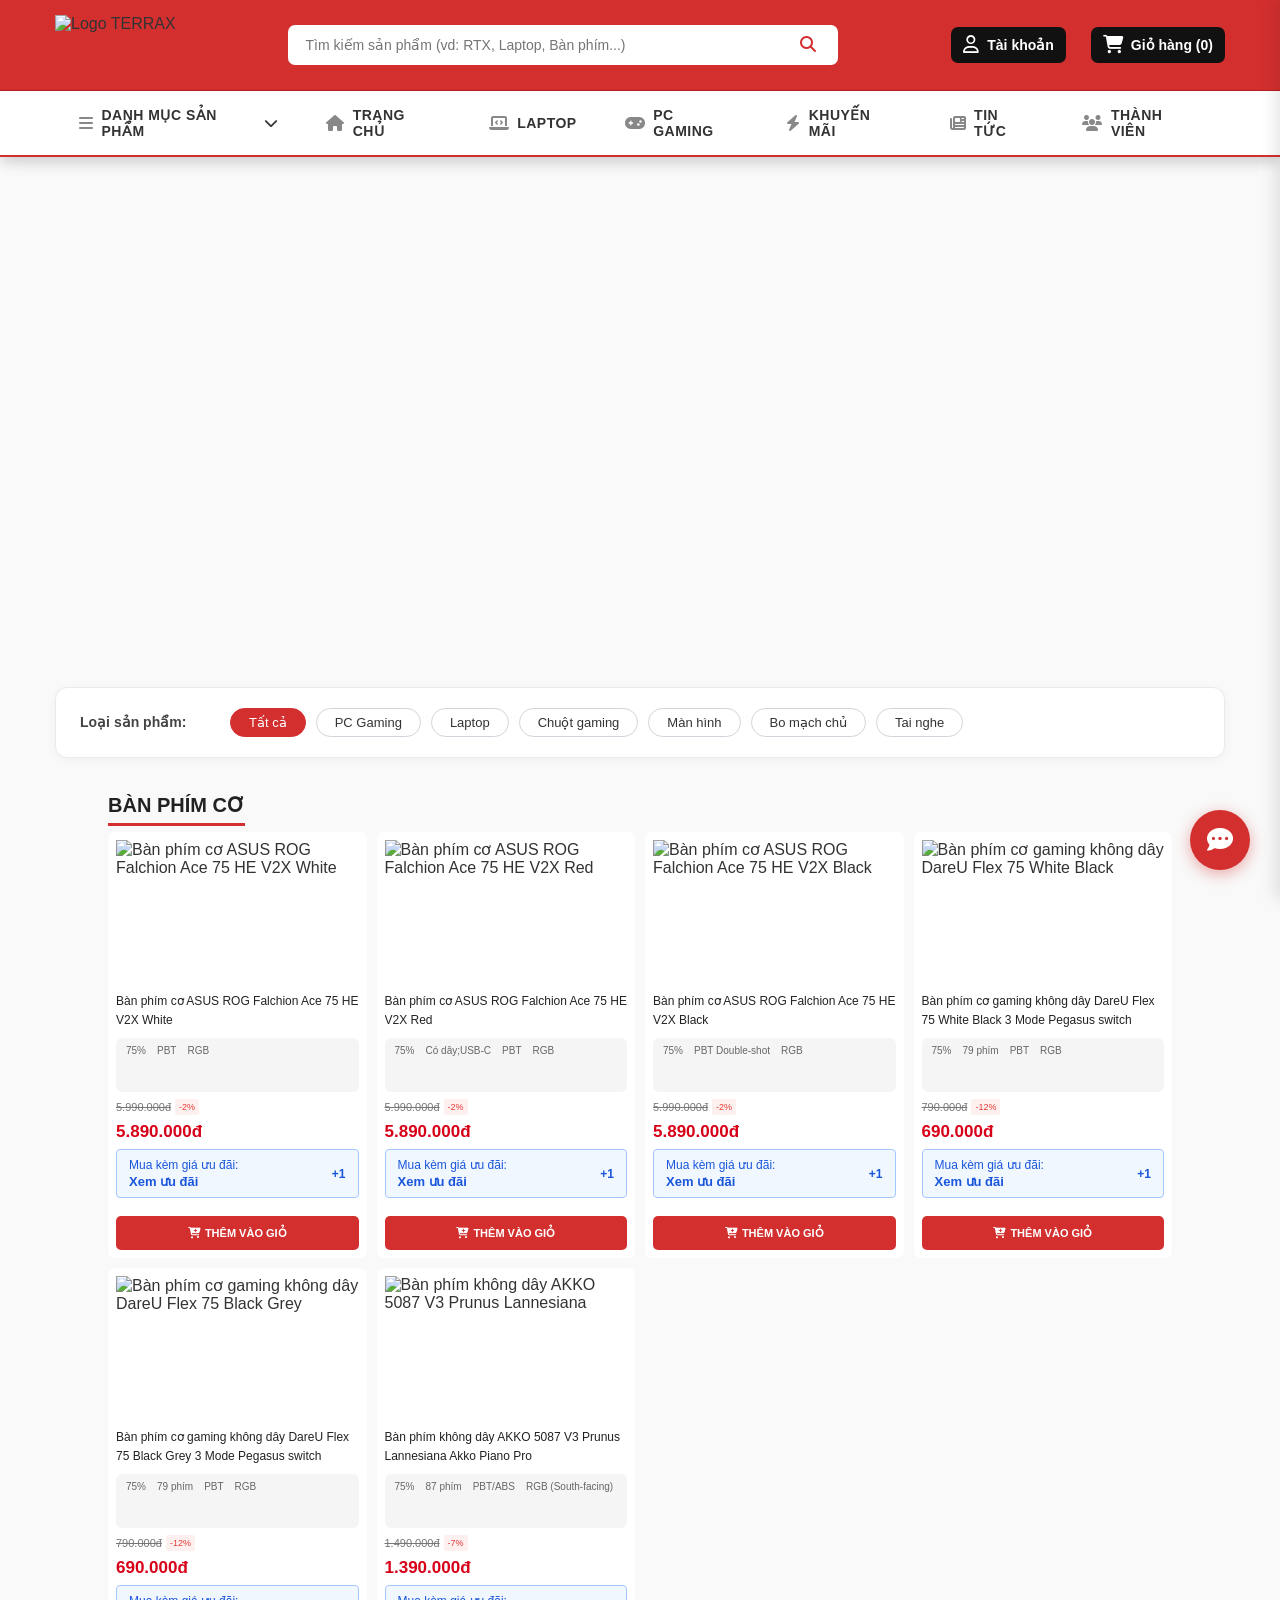
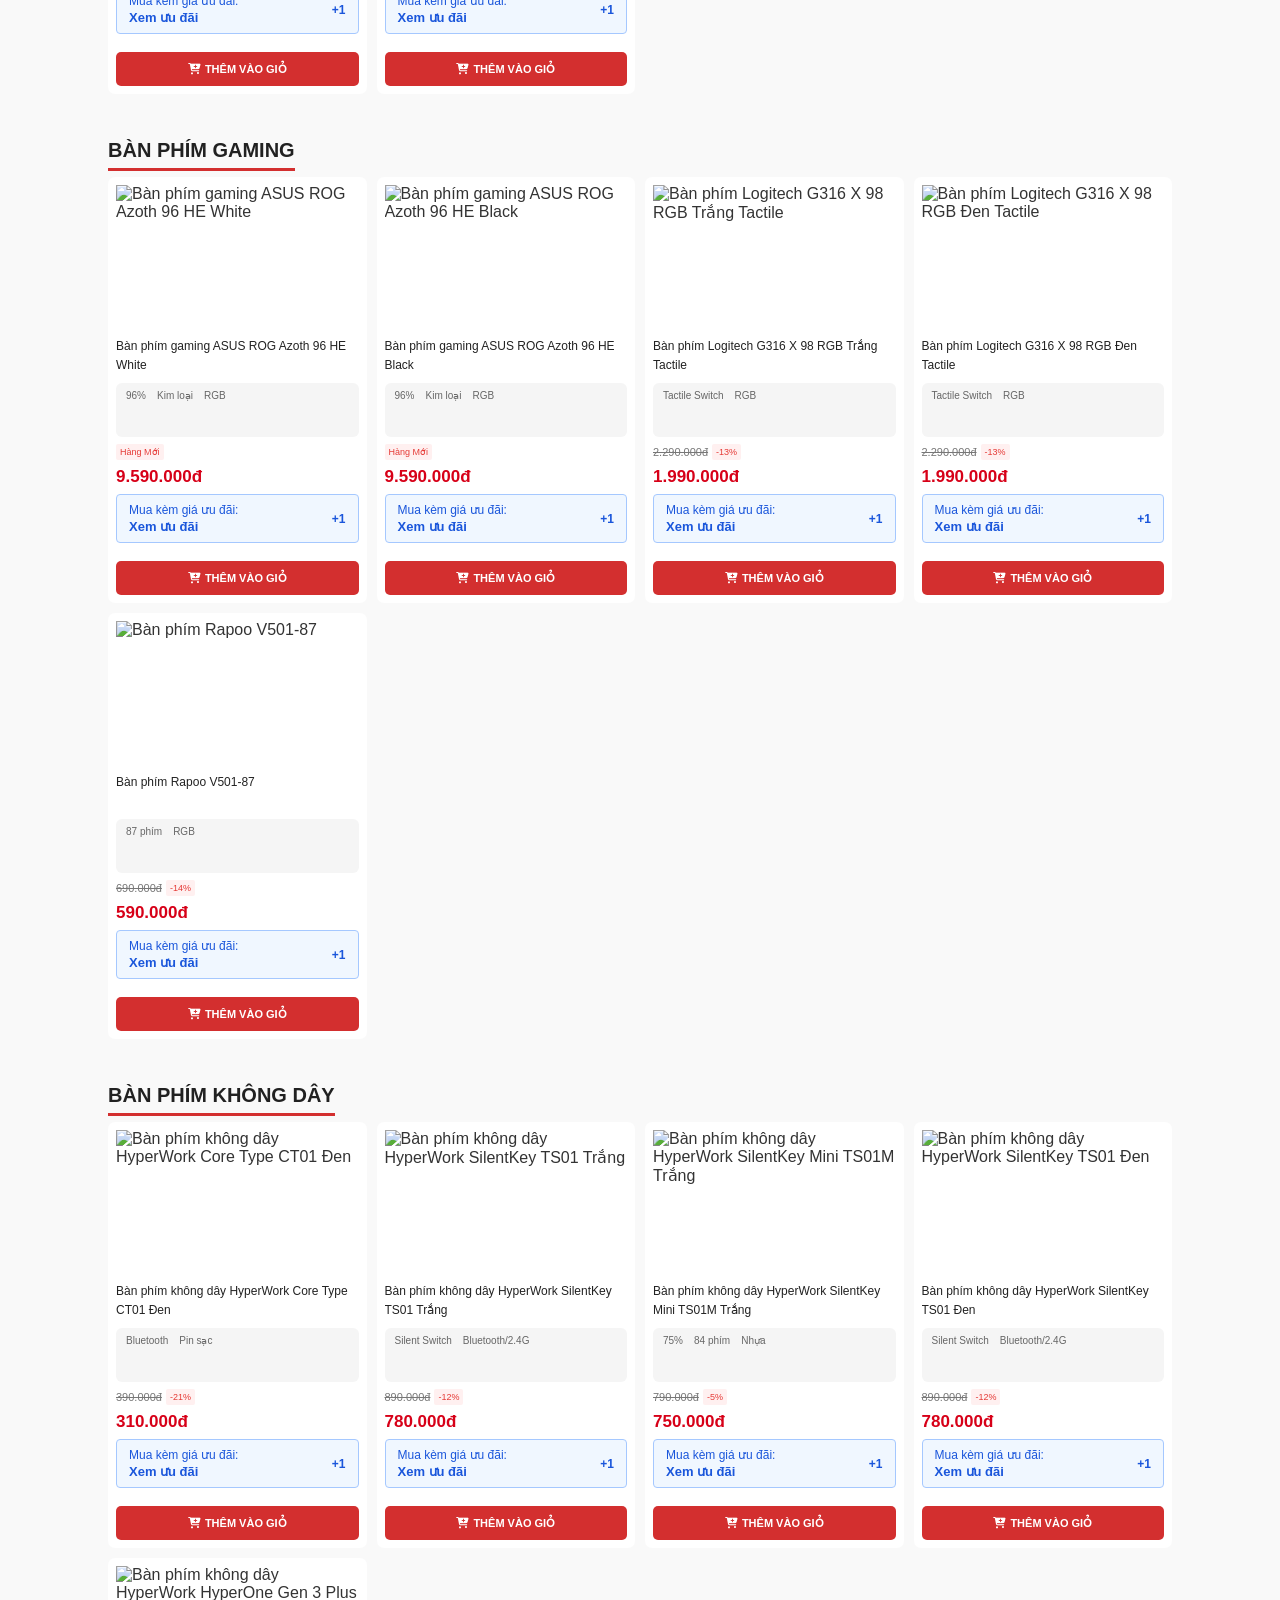
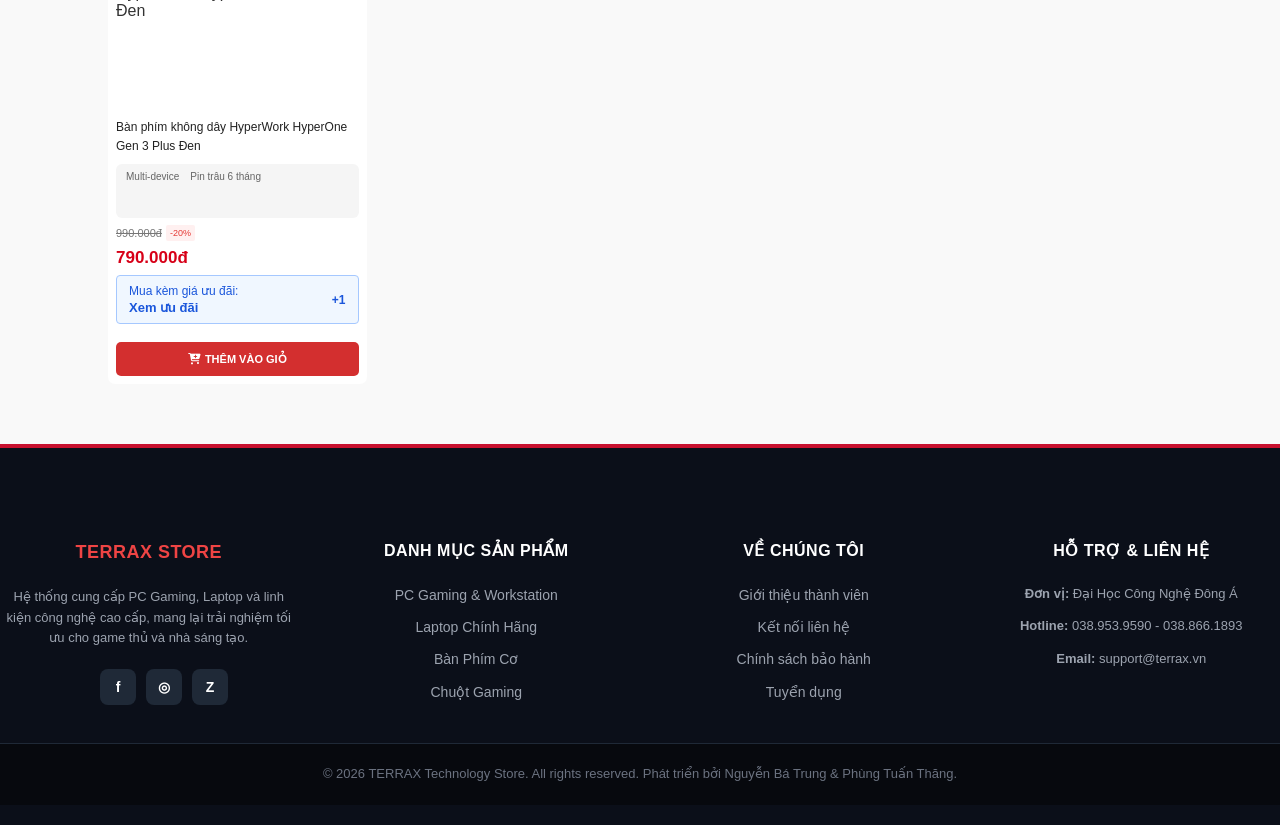
==== ban-phim.html @ 81b6e635 "Add files via upload" ====
<!doctype html>
<html lang="vi">
  <head>
    <meta charset="UTF-8" />
    <meta name="viewport" content="width=device-width, initial-scale=1.0" />
    <title>TerraX - Technology Store</title>
    <link rel="stylesheet" href="style.css" />
    <link
      rel="stylesheet"
      href="https://cdnjs.cloudflare.com/ajax/libs/font-awesome/6.4.0/css/all.min.css"
    />
    <link rel="icon" href="images/svg_logo.svg" type="image/png" />
  </head>
  <body>
    <!--      HEADER      -->
    <div class="dau_trang_co_dinh">
      <header class="phan_dau_chinh">
        <div class="khung_chua khung_phan_dau">
          <a href="index.html" class="logo_chinh">
            <img src="Images/logo.png" alt="Logo TERRAX" />
          </a>

          <div class="hop_tim_kiem_lon">
            <input
              type="text"
              id="o_tim_kiem"
              placeholder="Tìm kiếm sản phẩm (vd: RTX, Laptop, Bàn phím...)"
            />
            <button id="nut_tim_kiem">
              <i class="fas fa-search"></i>
            </button>

            <div id="ket_qua_tim_kiem"></div>
          </div>

          <div class="hanh_dong_phai">
            <div
              class="muc_hanh_dong"
              onclick="alert('Chức năng đăng nhập/tài khoản đang phát triển!')"
            >
              <i class="far fa-user"></i>
              <span>Tài khoản</span>
            </div>

            <div class="muc_hanh_dong" onclick="moGioHang()">
              <i class="fas fa-shopping-cart"></i>
              <span>Giỏ hàng (<span id="dem_gio_hang">0</span>)</span>
            </div>
          </div>
        </div>
      </header>
      <!--THANH ĐIỀU HƯỚNG-->
      <nav class="thanh_dieu_huong">
        <div class="khung_chua khung_dieu_huong">
          <div class="muc_menu co_menu_con">
            <i class="fas fa-bars"></i>
            <span>DANH MỤC SẢN PHẨM</span>
            <i class="fas fa-chevron-down icon_mui_ten"></i>

            <div class="noi_dung_menu_con">
              <a href="pc.html"
                ><i class="fas fa-desktop"></i> PC Gaming / Workstation</a
              >
              <a href="laptop.html"
                ><i class="fas fa-laptop"></i> Laptop Gaming & Văn Phòng</a
              >
              <a href="bo-mach-chu.html"
                ><i class="fas fa-microchip"></i> Linh Kiện PC</a
              >
              <a href="man-hinh.html"
                ><i class="fas fa-tv"></i> Màn Hình Máy Tính</a
              >
              <a href="ban-phim.html"
                ><i class="fas fa-keyboard"></i> Bàn Phím Cơ</a
              >
              <a href="chuot.html"><i class="fas fa-mouse"></i> Chuột Gaming</a>
              <a href="tai-nghe.html"
                ><i class="fas fa-headphones"></i> Tai Nghe & Âm Thanh</a
              >
            </div>
          </div>

          <a href="index.html"><i class="fas fa-home"></i> TRANG CHỦ</a>
          <a href="laptop.html" class="lien_ket_menu"
            ><i class="fas fa-laptop-code"></i> LAPTOP</a
          >
          <a href="pc.html" class="lien_ket_menu"
            ><i class="fas fa-gamepad"></i> PC GAMING</a
          >
          <a href="#flash_sale" class="lien_ket_menu"
            ><i class="fas fa-bolt"></i> KHUYẾN MÃI</a
          >
          <a
            href="https://tinhte.vn/?utm_source=chatgpt.com"
            class="lien_ket_menu"
            ><i class="fas fa-newspaper"></i> TIN TỨC</a
          >
          <a href="lien_he.html"><i class="fas fa-users"></i> Thành viên</a>
        </div>
      </nav>
    </div>
    <section
      class="bang_chuyen_anh"
      id="#flash_sale"
      style="background-image: url(images/banner-banphim1.png)"
    ></section>
    <!--  DANH MỤC DẠNG THẺ PILL  -->
    <section class="khung_chua" style="margin-top: 30px">
      <div class="khung_bo_loc_danh_muc">
        <div class="dong_bo_loc">
          <span class="nhan_tieu_de">Loại sản phẩm:</span>
          <div class="danh_sach_tag">
            <a href="index.html" class="tag_pill dang_chon">Tất cả</a>
            <a href="pc.html" class="tag_pill">PC Gaming</a>
            <a href="laptop.html" class="tag_pill">Laptop</a>
            <a href="chuot.html" class="tag_pill">Chuột gaming</a>
            <a href="man-hinh.html" class="tag_pill">Màn hình</a>
            <a href="bo-mach-chu.html" class="tag_pill">Bo mạch chủ</a>
            <a href="tai-nghe.html" class="tag_pill">Tai nghe</a>
          </div>
        </div>
      </div>
    </section>
    <!--  BÀN PHÍM CƠ  -->
    <section class="san_pham khung_chua danh-muc-san-pham" id="ban-phim-co">
      <h2 class="tieu_de_phan">BÀN PHÍM CƠ</h2>
      <div class="luoi_san_pham">
        <!-- SP 41 -->
        <div class="the_san_pham">
          <img
            src="Images_san_pham/SP_41_B_n_ph_m_c__ASUS_ROG_Falchion_.jpg"
            class="anh_san_pham"
            alt="Bàn phím cơ ASUS ROG Falchion Ace 75 HE V2X White"
            loading="lazy"
          />
          <h3 class="ten_san_pham">
            Bàn phím cơ ASUS ROG Falchion Ace 75 HE V2X White
          </h3>
          <div class="nhanh_thong_so">
            <div class="spec-row">
              <div class="spec-chip">
                <img src="Tat_Ca_Icon_SVG/SP_42_1_75_.svg" alt="" /><span
                  >75%</span
                >
              </div>
              <div class="spec-chip">
                <img src="Tat_Ca_Icon_SVG/SP_42_3_PBT.svg" alt="" /><span
                  >PBT</span
                >
              </div>
              <div class="spec-chip">
                <img src="Tat_Ca_Icon_SVG/SP_42_4_RGB.svg" alt="" /><span
                  >RGB</span
                >
              </div>
            </div>
          </div>
          <div class="gia_cu_va_giam">
            <p class="gia_cu_san_pham">5.990.000đ</p>
            <span class="nhan_giam_gia">-2%</span>
          </div>
          <p class="gia_san_pham">5.890.000đ</p>
          <div class="khuyen_mai">
            <div class="km_noi_dung">
              <span class="km_tieu_de">Mua kèm giá ưu đãi:</span
              ><span class="km_gia">Xem ưu đãi</span>
            </div>
            <span class="km_so_luong">+1</span>
            <div class="hop_km">
              <div class="hop_km_tieu_de">
                <i class="far fa-square"></i><b>Ưu đãi đi kèm</b>
              </div>
              <div class="hop_km_noi_dung">
                <i class="fas fa-tag"></i>
                <div>
                  <span class="km_nhan">Ưu đãi</span>
                  <div class="km_text">Giảm 5% khi mua kèm PC / Laptop</div>
                </div>
              </div>
            </div>
          </div>
          <button
            class="nut_bam nut_day nut_them_gio_card"
            onclick="themVaoGioHang(this)"
          >
            <i class="fas fa-cart-plus"></i> THÊM VÀO GIỎ
          </button>
        </div>

        <!-- SP 42 -->
        <div class="the_san_pham">
          <img
            src="Images_san_pham/SP_42_B_n_ph_m_c__ASUS_ROG_Falchion_.png"
            class="anh_san_pham"
            alt="Bàn phím cơ ASUS ROG Falchion Ace 75 HE V2X Red"
            loading="lazy"
          />
          <h3 class="ten_san_pham">
            Bàn phím cơ ASUS ROG Falchion Ace 75 HE V2X Red
          </h3>
          <div class="nhanh_thong_so">
            <div class="spec-row">
              <div class="spec-chip">
                <img src="Tat_Ca_Icon_SVG/SP_42_1_75_.svg" alt="" /><span
                  >75%</span
                >
              </div>
              <div class="spec-chip">
                <img src="Tat_Ca_Icon_SVG/SP_31_2_Bluetooth.svg" alt="" /><span
                  >Có dây;USB-C</span
                >
              </div>
            </div>
            <div class="spec-row">
              <div class="spec-chip">
                <img src="Tat_Ca_Icon_SVG/SP_42_3_PBT.svg" alt="" /><span
                  >PBT</span
                >
              </div>
              <div class="spec-chip">
                <img src="Tat_Ca_Icon_SVG/SP_42_4_RGB.svg" alt="" /><span
                  >RGB</span
                >
              </div>
            </div>
          </div>
          <div class="gia_cu_va_giam">
            <p class="gia_cu_san_pham">5.990.000đ</p>
            <span class="nhan_giam_gia">-2%</span>
          </div>
          <p class="gia_san_pham">5.890.000đ</p>
          <div class="khuyen_mai">
            <div class="km_noi_dung">
              <span class="km_tieu_de">Mua kèm giá ưu đãi:</span
              ><span class="km_gia">Xem ưu đãi</span>
            </div>
            <span class="km_so_luong">+1</span>
            <div class="hop_km">
              <div class="hop_km_tieu_de">
                <i class="far fa-square"></i><b>Ưu đãi đi kèm</b>
              </div>
              <div class="hop_km_noi_dung">
                <i class="fas fa-tag"></i>
                <div>
                  <span class="km_nhan">Ưu đãi</span>
                  <div class="km_text">Tặng Pad chuột ASUS ROG cao cấp</div>
                </div>
              </div>
            </div>
          </div>
          <button
            class="nut_bam nut_day nut_them_gio_card"
            onclick="themVaoGioHang(this)"
          >
            <i class="fas fa-cart-plus"></i> THÊM VÀO GIỎ
          </button>
        </div>

        <!-- SP 43 -->
        <div class="the_san_pham">
          <img
            src="https://cdn.hstatic.net/products/200000722513/ban-phim-co-asus-rog-falchion-ace-75-he-v2x-black-1_109fef2d13f84841a011563e54f88a05.jpg"
            class="anh_san_pham"
            alt="Bàn phím cơ ASUS ROG Falchion Ace 75 HE V2X Black"
            loading="lazy"
          />
          <h3 class="ten_san_pham">
            Bàn phím cơ ASUS ROG Falchion Ace 75 HE V2X Black
          </h3>
          <div class="nhanh_thong_so">
            <div class="spec-row">
              <div class="spec-chip">
                <img src="Tat_Ca_Icon_SVG/SP_42_1_75_.svg" alt="" /><span
                  >75%</span
                >
              </div>
              <div class="spec-chip">
                <img src="Tat_Ca_Icon_SVG/SP_42_3_PBT.svg" alt="" /><span
                  >PBT Double-shot</span
                >
              </div>
              <div class="spec-chip">
                <img src="Tat_Ca_Icon_SVG/SP_42_4_RGB.svg" alt="" /><span
                  >RGB</span
                >
              </div>
            </div>
          </div>
          <div class="gia_cu_va_giam">
            <p class="gia_cu_san_pham">5.990.000đ</p>
            <span class="nhan_giam_gia">-2%</span>
          </div>
          <p class="gia_san_pham">5.890.000đ</p>
          <div class="khuyen_mai">
            <div class="km_noi_dung">
              <span class="km_tieu_de">Mua kèm giá ưu đãi:</span
              ><span class="km_gia">Xem ưu đãi</span>
            </div>
            <span class="km_so_luong">+1</span>
            <div class="hop_km">
              <div class="hop_km_tieu_de">
                <i class="far fa-square"></i><b>Ưu đãi đi kèm</b>
              </div>
              <div class="hop_km_noi_dung">
                <i class="fas fa-tag"></i>
                <div>
                  <span class="km_nhan">Ưu đãi thanh toán</span>
                  <div class="km_text">Giảm 2% khi quét mã VNPAY</div>
                </div>
              </div>
            </div>
          </div>
          <button
            class="nut_bam nut_day nut_them_gio_card"
            onclick="themVaoGioHang(this)"
          >
            <i class="fas fa-cart-plus"></i> THÊM VÀO GIỎ
          </button>
        </div>

        <!-- SP 47 -->
        <div class="the_san_pham">
          <img
            src="https://cdn.hstatic.net/products/200000722513/-co-gaming-khong-day-dareu-flex-75-white-black-3-mode-pegasus-switch-1_ef87df7f5c394723bf512fb8ac0c72d1.jpg"
            class="anh_san_pham"
            alt="Bàn phím cơ gaming không dây DareU Flex 75 White Black"
            loading="lazy"
          />
          <h3 class="ten_san_pham">
            Bàn phím cơ gaming không dây DareU Flex 75 White Black 3 Mode
            Pegasus switch
          </h3>
          <div class="nhanh_thong_so">
            <div class="spec-row">
              <div class="spec-chip">
                <img src="Tat_Ca_Icon_SVG/SP_42_1_75_.svg" alt="" /><span
                  >75%</span
                >
              </div>
              <div class="spec-chip">
                <img src="Tat_Ca_Icon_SVG/icon-keys.svg" alt="" /><span
                  >79 phím</span
                >
              </div>
            </div>
            <div class="spec-row">
              <div class="spec-chip">
                <img src="Tat_Ca_Icon_SVG/SP_42_3_PBT.svg" alt="" /><span
                  >PBT</span
                >
              </div>
              <div class="spec-chip">
                <img src="Tat_Ca_Icon_SVG/SP_42_4_RGB.svg" alt="" /><span
                  >RGB</span
                >
              </div>
            </div>
          </div>
          <div class="gia_cu_va_giam">
            <p class="gia_cu_san_pham">790.000đ</p>
            <span class="nhan_giam_gia">-12%</span>
          </div>
          <p class="gia_san_pham">690.000đ</p>
          <div class="khuyen_mai">
            <div class="km_noi_dung">
              <span class="km_tieu_de">Mua kèm giá ưu đãi:</span
              ><span class="km_gia">Xem ưu đãi</span>
            </div>
            <span class="km_so_luong">+1</span>
            <div class="hop_km">
              <div class="hop_km_tieu_de">
                <i class="far fa-square"></i><b>Ưu đãi đi kèm</b>
              </div>
              <div class="hop_km_noi_dung">
                <i class="fas fa-tag"></i>
                <div>
                  <span class="km_nhan">Ưu đãi</span>
                  <div class="km_text">Miễn phí giao hàng toàn quốc</div>
                </div>
              </div>
            </div>
          </div>
          <button
            class="nut_bam nut_day nut_them_gio_card"
            onclick="themVaoGioHang(this)"
          >
            <i class="fas fa-cart-plus"></i> THÊM VÀO GIỎ
          </button>
        </div>

        <!-- SP 48 -->
        <div class="the_san_pham">
          <img
            src="https://cdn.hstatic.net/products/200000722513/m-co-gaming-khong-day-dareu-flex-75-black-grey-3-mode-pegasus-switch-1_944a72db55ce4f5db4a6320fbb9bcb3b.jpg"
            class="anh_san_pham"
            alt="Bàn phím cơ gaming không dây DareU Flex 75 Black Grey"
            loading="lazy"
          />
          <h3 class="ten_san_pham">
            Bàn phím cơ gaming không dây DareU Flex 75 Black Grey 3 Mode Pegasus
            switch
          </h3>
          <div class="nhanh_thong_so">
            <div class="spec-row">
              <div class="spec-chip">
                <img src="Tat_Ca_Icon_SVG/SP_42_1_75_.svg" alt="" /><span
                  >75%</span
                >
              </div>
              <div class="spec-chip">
                <img src="Tat_Ca_Icon_SVG/icon-keys.svg" alt="" /><span
                  >79 phím</span
                >
              </div>
            </div>
            <div class="spec-row">
              <div class="spec-chip">
                <img src="Tat_Ca_Icon_SVG/SP_42_3_PBT.svg" alt="" /><span
                  >PBT</span
                >
              </div>
              <div class="spec-chip">
                <img src="Tat_Ca_Icon_SVG/SP_42_4_RGB.svg" alt="" /><span
                  >RGB</span
                >
              </div>
            </div>
          </div>
          <div class="gia_cu_va_giam">
            <p class="gia_cu_san_pham">790.000đ</p>
            <span class="nhan_giam_gia">-12%</span>
          </div>
          <p class="gia_san_pham">690.000đ</p>
          <div class="khuyen_mai">
            <div class="km_noi_dung">
              <span class="km_tieu_de">Mua kèm giá ưu đãi:</span
              ><span class="km_gia">Xem ưu đãi</span>
            </div>
            <span class="km_so_luong">+1</span>
            <div class="hop_km">
              <div class="hop_km_tieu_de">
                <i class="far fa-square"></i><b>Ưu đãi đi kèm</b>
              </div>
              <div class="hop_km_noi_dung">
                <i class="fas fa-tag"></i>
                <div>
                  <span class="km_nhan">Ưu đãi</span>
                  <div class="km_text">Miễn phí giao hàng toàn quốc</div>
                </div>
              </div>
            </div>
          </div>
          <button
            class="nut_bam nut_day nut_them_gio_card"
            onclick="themVaoGioHang(this)"
          >
            <i class="fas fa-cart-plus"></i> THÊM VÀO GIỎ
          </button>
        </div>

        <!-- SP 60 -->
        <div class="the_san_pham">
          <img
            src="https://cdn.hstatic.net/products/200000722513/2562345345_afbd959e034f47f1abb60ee56acd7e42.png"
            class="anh_san_pham"
            alt="Bàn phím không dây AKKO 5087 V3 Prunus Lannesiana"
            loading="lazy"
          />
          <h3 class="ten_san_pham">
            Bàn phím không dây AKKO 5087 V3 Prunus Lannesiana Akko Piano Pro
          </h3>
          <div class="nhanh_thong_so">
            <div class="spec-row">
              <div class="spec-chip">
                <img src="Tat_Ca_Icon_SVG/SP_42_1_75_.svg" alt="" /><span
                  >75%</span
                >
              </div>
              <div class="spec-chip">
                <img src="Tat_Ca_Icon_SVG/icon-keys.svg" alt="" /><span
                  >87 phím</span
                >
              </div>
              <div class="spec-chip">
                <img src="Tat_Ca_Icon_SVG/SP_42_3_PBT.svg" alt="" /><span
                  >PBT/ABS</span
                >
              </div>
            </div>
            <div class="spec-row">
              <div class="spec-chip">
                <img src="Tat_Ca_Icon_SVG/SP_42_4_RGB.svg" alt="" /><span
                  >RGB (South-facing)</span
                >
              </div>
            </div>
          </div>
          <div class="gia_cu_va_giam">
            <p class="gia_cu_san_pham">1.490.000đ</p>
            <span class="nhan_giam_gia">-7%</span>
          </div>
          <p class="gia_san_pham">1.390.000đ</p>
          <div class="khuyen_mai">
            <div class="km_noi_dung">
              <span class="km_tieu_de">Mua kèm giá ưu đãi:</span
              ><span class="km_gia">Xem ưu đãi</span>
            </div>
            <span class="km_so_luong">+1</span>
            <div class="hop_km">
              <div class="hop_km_tieu_de">
                <i class="far fa-square"></i><b>Ưu đãi đi kèm</b>
              </div>
              <div class="hop_km_noi_dung">
                <i class="fas fa-tag"></i>
                <div>
                  <span class="km_nhan">Quà tặng</span>
                  <div class="km_text">Tặng kèm keycap dự phòng</div>
                </div>
              </div>
            </div>
          </div>
          <button
            class="nut_bam nut_day nut_them_gio_card"
            onclick="themVaoGioHang(this)"
          >
            <i class="fas fa-cart-plus"></i> THÊM VÀO GIỎ
          </button>
        </div>
      </div>
    </section>

    <!--  BÀN PHÍM GAMING  -->
    <section class="san_pham khung_chua danh-muc-san-pham" id="ban-phim-gaming">
      <h2 class="tieu_de_phan">BÀN PHÍM GAMING</h2>
      <div class="luoi_san_pham">
        <!-- SP 49 -->
        <div class="the_san_pham">
          <img
            src="https://cdn.hstatic.net/products/200000722513/ban-phim-gaming-asus-rog-azoth-96-he-white-1_a55dfa663d2c4919ac0c08f9cc18d36c.jpg"
            class="anh_san_pham"
            alt="Bàn phím gaming ASUS ROG Azoth 96 HE White"
            loading="lazy"
          />
          <h3 class="ten_san_pham">
            Bàn phím gaming ASUS ROG Azoth 96 HE White
          </h3>
          <div class="nhanh_thong_so">
            <div class="spec-row">
              <div class="spec-chip">
                <img src="Tat_Ca_Icon_SVG/SP_44_1_75_.svg" alt="" /><span
                  >96%</span
                >
              </div>
              <div class="spec-chip">
                <img src="Tat_Ca_Icon_SVG/SP_41_2_PBT.svg" alt="" /><span
                  >Kim loại</span
                >
              </div>
              <div class="spec-chip">
                <img src="Tat_Ca_Icon_SVG/SP_42_4_RGB.svg" alt="" /><span
                  >RGB</span
                >
              </div>
            </div>
          </div>
          <div class="gia_cu_va_giam">
            <span class="nhan_giam_gia">Hàng Mới</span>
          </div>
          <p class="gia_san_pham">9.590.000đ</p>
          <div class="khuyen_mai">
            <div class="km_noi_dung">
              <span class="km_tieu_de">Mua kèm giá ưu đãi:</span
              ><span class="km_gia">Xem ưu đãi</span>
            </div>
            <span class="km_so_luong">+1</span>
            <div class="hop_km">
              <div class="hop_km_tieu_de">
                <i class="far fa-square"></i><b>Ưu đãi đi kèm</b>
              </div>
              <div class="hop_km_noi_dung">
                <i class="fas fa-tag"></i>
                <div>
                  <span class="km_nhan">Quà khủng</span>
                  <div class="km_text">Tặng tai nghe ASUS ROG Cetra II</div>
                </div>
              </div>
            </div>
          </div>
          <button
            class="nut_bam nut_day nut_them_gio_card"
            onclick="themVaoGioHang(this)"
          >
            <i class="fas fa-cart-plus"></i> THÊM VÀO GIỎ
          </button>
        </div>

        <!-- SP 50 -->
        <div class="the_san_pham">
          <img
            src="https://cdn.hstatic.net/products/200000722513/ban-phim-gaming-asus-rog-azoth-96-he-black-2_dd879173c9dd43caa2611bf50c9de0b9.jpg"
            class="anh_san_pham"
            alt="Bàn phím gaming ASUS ROG Azoth 96 HE Black"
            loading="lazy"
          />
          <h3 class="ten_san_pham">
            Bàn phím gaming ASUS ROG Azoth 96 HE Black
          </h3>
          <div class="nhanh_thong_so">
            <div class="spec-row">
              <div class="spec-chip">
                <img src="Tat_Ca_Icon_SVG/SP_41_1_75_.svg" alt="" /><span
                  >96%</span
                >
              </div>
              <div class="spec-chip">
                <img src="Tat_Ca_Icon_SVG/SP_41_2_PBT.svg" alt="" /><span
                  >Kim loại</span
                >
              </div>
              <div class="spec-chip">
                <img src="Tat_Ca_Icon_SVG/SP_42_4_RGB.svg" alt="" /><span
                  >RGB</span
                >
              </div>
            </div>
          </div>
          <div class="gia_cu_va_giam">
            <span class="nhan_giam_gia">Hàng Mới</span>
          </div>
          <p class="gia_san_pham">9.590.000đ</p>
          <div class="khuyen_mai">
            <div class="km_noi_dung">
              <span class="km_tieu_de">Mua kèm giá ưu đãi:</span
              ><span class="km_gia">Xem ưu đãi</span>
            </div>
            <span class="km_so_luong">+1</span>
            <div class="hop_km">
              <div class="hop_km_tieu_de">
                <i class="far fa-square"></i><b>Ưu đãi đi kèm</b>
              </div>
              <div class="hop_km_noi_dung">
                <i class="fas fa-tag"></i>
                <div>
                  <span class="km_nhan">Quà khủng</span>
                  <div class="km_text">Tặng tai nghe ASUS ROG Cetra II</div>
                </div>
              </div>
            </div>
          </div>
          <button
            class="nut_bam nut_day nut_them_gio_card"
            onclick="themVaoGioHang(this)"
          >
            <i class="fas fa-cart-plus"></i> THÊM VÀO GIỎ
          </button>
        </div>

        <!-- SP 51 -->
        <div class="the_san_pham">
          <img
            src="https://cdn.hstatic.net/products/200000722513/ban-phim-logitech-g316-x-98-rgb-trang-tactile-1_389cf1cd0b2e428fa789f31795b206dd.jpg"
            class="anh_san_pham"
            alt="Bàn phím Logitech G316 X 98 RGB Trắng Tactile"
            loading="lazy"
          />
          <h3 class="ten_san_pham">
            Bàn phím Logitech G316 X 98 RGB Trắng Tactile
          </h3>
          <div class="nhanh_thong_so">
            <div class="spec-row">
              <div class="spec-chip">
                <img src="Tat_Ca_Icon_SVG/SP_48_1_75_.svg" alt="" /><span
                  >Tactile Switch</span
                >
              </div>
              <div class="spec-chip">
                <img src="Tat_Ca_Icon_SVG/SP_42_4_RGB.svg" alt="" /><span
                  >RGB</span
                >
              </div>
            </div>
          </div>
          <div class="gia_cu_va_giam">
            <p class="gia_cu_san_pham">2.290.000đ</p>
            <span class="nhan_giam_gia">-13%</span>
          </div>
          <p class="gia_san_pham">1.990.000đ</p>
          <div class="khuyen_mai">
            <div class="km_noi_dung">
              <span class="km_tieu_de">Mua kèm giá ưu đãi:</span
              ><span class="km_gia">Xem ưu đãi</span>
            </div>
            <span class="km_so_luong">+1</span>
            <div class="hop_km">
              <div class="hop_km_tieu_de">
                <i class="far fa-square"></i><b>Ưu đãi đi kèm</b>
              </div>
              <div class="hop_km_noi_dung">
                <i class="fas fa-tag"></i>
                <div>
                  <span class="km_nhan">Combo Gaming</span>
                  <div class="km_text">
                    Giảm 100K khi mua kèm chuột Logitech
                  </div>
                </div>
              </div>
            </div>
          </div>
          <button
            class="nut_bam nut_day nut_them_gio_card"
            onclick="themVaoGioHang(this)"
          >
            <i class="fas fa-cart-plus"></i> THÊM VÀO GIỎ
          </button>
        </div>

        <!-- SP 52 -->
        <div class="the_san_pham">
          <img
            src="https://cdn.hstatic.net/products/200000722513/ban-phim-logitech-g316-x-98-rgb-den-tactile-1_2d4976d094c94113ae3fb56c1a77a256.jpg"
            class="anh_san_pham"
            alt="Bàn phím Logitech G316 X 98 RGB Đen Tactile"
            loading="lazy"
          />
          <h3 class="ten_san_pham">
            Bàn phím Logitech G316 X 98 RGB Đen Tactile
          </h3>
          <div class="nhanh_thong_so">
            <div class="spec-row">
              <div class="spec-chip">
                <img src="Tat_Ca_Icon_SVG/SP_48_1_75_.svg" alt="" /><span
                  >Tactile Switch</span
                >
              </div>
              <div class="spec-chip">
                <img src="Tat_Ca_Icon_SVG/SP_42_4_RGB.svg" alt="" /><span
                  >RGB</span
                >
              </div>
            </div>
          </div>
          <div class="gia_cu_va_giam">
            <p class="gia_cu_san_pham">2.290.000đ</p>
            <span class="nhan_giam_gia">-13%</span>
          </div>
          <p class="gia_san_pham">1.990.000đ</p>
          <div class="khuyen_mai">
            <div class="km_noi_dung">
              <span class="km_tieu_de">Mua kèm giá ưu đãi:</span
              ><span class="km_gia">Xem ưu đãi</span>
            </div>
            <span class="km_so_luong">+1</span>
            <div class="hop_km">
              <div class="hop_km_tieu_de">
                <i class="far fa-square"></i><b>Ưu đãi đi kèm</b>
              </div>
              <div class="hop_km_noi_dung">
                <i class="fas fa-tag"></i>
                <div>
                  <span class="km_nhan">Combo Gaming</span>
                  <div class="km_text">
                    Giảm 100K khi mua kèm chuột Logitech
                  </div>
                </div>
              </div>
            </div>
          </div>
          <button
            class="nut_bam nut_day nut_them_gio_card"
            onclick="themVaoGioHang(this)"
          >
            <i class="fas fa-cart-plus"></i> THÊM VÀO GIỎ
          </button>
        </div>

        <!-- SP 59 -->
        <div class="the_san_pham">
          <img
            src="https://cdn.hstatic.net/products/200000722513/ban-phim-rapoo-v501-87-1_06151fe3937d43dab56bcea730f070dd.jpg"
            class="anh_san_pham"
            alt="Bàn phím Rapoo V501-87"
            loading="lazy"
          />
          <h3 class="ten_san_pham">Bàn phím Rapoo V501-87</h3>
          <div class="nhanh_thong_so">
            <div class="spec-row">
              <div class="spec-chip">
                <img src="Tat_Ca_Icon_SVG/SP_48_1_75_.svg" alt="" /><span
                  >87 phím</span
                >
              </div>
              <div class="spec-chip">
                <img src="Tat_Ca_Icon_SVG/SP_42_4_RGB.svg" alt="" /><span
                  >RGB</span
                >
              </div>
            </div>
          </div>
          <div class="gia_cu_va_giam">
            <p class="gia_cu_san_pham">690.000đ</p>
            <span class="nhan_giam_gia">-14%</span>
          </div>
          <p class="gia_san_pham">590.000đ</p>
          <div class="khuyen_mai">
            <div class="km_noi_dung">
              <span class="km_tieu_de">Mua kèm giá ưu đãi:</span
              ><span class="km_gia">Xem ưu đãi</span>
            </div>
            <span class="km_so_luong">+1</span>
            <div class="hop_km">
              <div class="hop_km_tieu_de">
                <i class="far fa-square"></i><b>Ưu đãi đi kèm</b>
              </div>
              <div class="hop_km_noi_dung">
                <i class="fas fa-tag"></i>
                <div>
                  <span class="km_nhan">Ưu đãi</span>
                  <div class="km_text">Bảo hành 24 tháng chính hãng</div>
                </div>
              </div>
            </div>
          </div>
          <button
            class="nut_bam nut_day nut_them_gio_card"
            onclick="themVaoGioHang(this)"
          >
            <i class="fas fa-cart-plus"></i> THÊM VÀO GIỎ
          </button>
        </div>
      </div>
    </section>

    <!--BÀN PHÍM KHÔNG DÂY -->
    <section
      class="san_pham khung_chua danh-muc-san-pham"
      id="ban-phim-khong-day"
    >
      <h2 class="tieu_de_phan">BÀN PHÍM KHÔNG DÂY</h2>
      <div class="luoi_san_pham">
        <!-- SP 53 -->
        <div class="the_san_pham">
          <img
            src="https://cdn.hstatic.net/products/200000722513/ban-phim-khong-day-hyperwork-core-type-ct01-den-1_713fe503b9f441328b1207bfb7533cb7.jpg"
            class="anh_san_pham"
            alt="Bàn phím không dây HyperWork Core Type CT01 Đen"
            loading="lazy"
          />
          <h3 class="ten_san_pham">
            Bàn phím không dây HyperWork Core Type CT01 Đen
          </h3>
          <div class="nhanh_thong_so">
            <div class="spec-row">
              <div class="spec-chip">
                <img src="Tat_Ca_Icon_SVG/SP_31_2_Bluetooth.svg" alt="" /><span
                  >Bluetooth</span
                >
              </div>
              <div class="spec-chip">
                <img src="Tat_Ca_Icon_SVG/SP_48_1_75_.svg" alt="" /><span
                  >Pin sạc</span
                >
              </div>
            </div>
          </div>
          <div class="gia_cu_va_giam">
            <p class="gia_cu_san_pham">390.000đ</p>
            <span class="nhan_giam_gia">-21%</span>
          </div>
          <p class="gia_san_pham">310.000đ</p>
          <div class="khuyen_mai">
            <div class="km_noi_dung">
              <span class="km_tieu_de">Mua kèm giá ưu đãi:</span
              ><span class="km_gia">Xem ưu đãi</span>
            </div>
            <span class="km_so_luong">+1</span>
            <div class="hop_km">
              <div class="hop_km_tieu_de">
                <i class="far fa-square"></i><b>Ưu đãi đi kèm</b>
              </div>
              <div class="hop_km_noi_dung">
                <i class="fas fa-tag"></i>
                <div>
                  <span class="km_nhan">Văn phòng</span>
                  <div class="km_text">Tặng túi chống sốc HyperWork</div>
                </div>
              </div>
            </div>
          </div>
          <button
            class="nut_bam nut_day nut_them_gio_card"
            onclick="themVaoGioHang(this)"
          >
            <i class="fas fa-cart-plus"></i> THÊM VÀO GIỎ
          </button>
        </div>

        <!-- SP 54 -->
        <div class="the_san_pham">
          <img
            src="https://cdn.hstatic.net/products/200000722513/ban-phim-khong-day-hyperwork-silentkey-ts01-trang-1_e4520a51587844478e73217bd9dd1467.jpg"
            class="anh_san_pham"
            alt="Bàn phím không dây HyperWork SilentKey TS01 Trắng"
            loading="lazy"
          />
          <h3 class="ten_san_pham">
            Bàn phím không dây HyperWork SilentKey TS01 Trắng
          </h3>
          <div class="nhanh_thong_so">
            <div class="spec-row">
              <div class="spec-chip">
                <img src="Tat_Ca_Icon_SVG/SP_48_1_75_.svg" alt="" /><span
                  >Silent Switch</span
                >
              </div>
              <div class="spec-chip">
                <img src="Tat_Ca_Icon_SVG/SP_31_2_Bluetooth.svg" alt="" /><span
                  >Bluetooth/2.4G</span
                >
              </div>
            </div>
          </div>
          <div class="gia_cu_va_giam">
            <p class="gia_cu_san_pham">890.000đ</p>
            <span class="nhan_giam_gia">-12%</span>
          </div>
          <p class="gia_san_pham">780.000đ</p>
          <div class="khuyen_mai">
            <div class="km_noi_dung">
              <span class="km_tieu_de">Mua kèm giá ưu đãi:</span
              ><span class="km_gia">Xem ưu đãi</span>
            </div>
            <span class="km_so_luong">+1</span>
            <div class="hop_km">
              <div class="hop_km_tieu_de">
                <i class="far fa-square"></i><b>Ưu đãi đi kèm</b>
              </div>
              <div class="hop_km_noi_dung">
                <i class="fas fa-tag"></i>
                <div>
                  <span class="km_nhan">Vận chuyển</span>
                  <div class="km_text">Freeship toàn quốc đơn trên 500k</div>
                </div>
              </div>
            </div>
          </div>
          <button
            class="nut_bam nut_day nut_them_gio_card"
            onclick="themVaoGioHang(this)"
          >
            <i class="fas fa-cart-plus"></i> THÊM VÀO GIỎ
          </button>
        </div>

        <!-- SP 55 -->
        <div class="the_san_pham">
          <img
            src="https://cdn.hstatic.net/products/200000722513/ban-phim-khong-day-hyperwork-silentkey-mini-ts01m-trang-1_c870283b002d4a3bbfd931de978cdf9d.jpg"
            class="anh_san_pham"
            alt="Bàn phím không dây HyperWork SilentKey Mini TS01M Trắng"
            loading="lazy"
          />
          <h3 class="ten_san_pham">
            Bàn phím không dây HyperWork SilentKey Mini TS01M Trắng
          </h3>
          <div class="nhanh_thong_so">
            <div class="spec-row">
              <div class="spec-chip">
                <img src="Tat_Ca_Icon_SVG/SP_42_1_75_.svg" alt="" /><span
                  >75%</span
                >
              </div>
              <div class="spec-chip">
                <img src="Tat_Ca_Icon_SVG/SP_41_2_PBT.svg" alt="" /><span
                  >84 phím</span
                >
              </div>
              <div class="spec-chip">
                <img src="Tat_Ca_Icon_SVG/SP_41_1_75_.svg" alt="" /><span
                  >Nhựa</span
                >
              </div>
            </div>
          </div>
          <div class="gia_cu_va_giam">
            <p class="gia_cu_san_pham">790.000đ</p>
            <span class="nhan_giam_gia">-5%</span>
          </div>
          <p class="gia_san_pham">750.000đ</p>
          <div class="khuyen_mai">
            <div class="km_noi_dung">
              <span class="km_tieu_de">Mua kèm giá ưu đãi:</span
              ><span class="km_gia">Xem ưu đãi</span>
            </div>
            <span class="km_so_luong">+1</span>
            <div class="hop_km">
              <div class="hop_km_tieu_de">
                <i class="far fa-square"></i><b>Ưu đãi đi kèm</b>
              </div>
              <div class="hop_km_noi_dung">
                <i class="fas fa-tag"></i>
                <div>
                  <span class="km_nhan">Vận chuyển</span>
                  <div class="km_text">Freeship toàn quốc đơn trên 500k</div>
                </div>
              </div>
            </div>
          </div>
          <button
            class="nut_bam nut_day nut_them_gio_card"
            onclick="themVaoGioHang(this)"
          >
            <i class="fas fa-cart-plus"></i> THÊM VÀO GIỎ
          </button>
        </div>

        <!-- SP 56 -->
        <div class="the_san_pham">
          <img
            src="https://cdn.hstatic.net/products/200000722513/ban-phim-khong-day-hyperwork-silentkey-ts01-den-1_f5088747899447bc8d060270bdc49c57.jpg"
            class="anh_san_pham"
            alt="Bàn phím không dây HyperWork SilentKey TS01 Đen"
            loading="lazy"
          />
          <h3 class="ten_san_pham">
            Bàn phím không dây HyperWork SilentKey TS01 Đen
          </h3>
          <div class="nhanh_thong_so">
            <div class="spec-row">
              <div class="spec-chip">
                <img src="Tat_Ca_Icon_SVG/SP_48_1_75_.svg" alt="" /><span
                  >Silent Switch</span
                >
              </div>
              <div class="spec-chip">
                <img src="Tat_Ca_Icon_SVG/SP_31_2_Bluetooth.svg" alt="" /><span
                  >Bluetooth/2.4G</span
                >
              </div>
            </div>
          </div>
          <div class="gia_cu_va_giam">
            <p class="gia_cu_san_pham">890.000đ</p>
            <span class="nhan_giam_gia">-12%</span>
          </div>
          <p class="gia_san_pham">780.000đ</p>
          <div class="khuyen_mai">
            <div class="km_noi_dung">
              <span class="km_tieu_de">Mua kèm giá ưu đãi:</span
              ><span class="km_gia">Xem ưu đãi</span>
            </div>
            <span class="km_so_luong">+1</span>
            <div class="hop_km">
              <div class="hop_km_tieu_de">
                <i class="far fa-square"></i><b>Ưu đãi đi kèm</b>
              </div>
              <div class="hop_km_noi_dung">
                <i class="fas fa-tag"></i>
                <div>
                  <span class="km_nhan">Vận chuyển</span>
                  <div class="km_text">Freeship toàn quốc đơn trên 500k</div>
                </div>
              </div>
            </div>
          </div>
          <button
            class="nut_bam nut_day nut_them_gio_card"
            onclick="themVaoGioHang(this)"
          >
            <i class="fas fa-cart-plus"></i> THÊM VÀO GIỎ
          </button>
        </div>

        <!-- SP 57 -->
        <div class="the_san_pham">
          <img
            src="https://cdn.hstatic.net/products/200000722513/ban-phim-khong-day-hyperwork-hyperone-gen-3-plus-den-1_ebf4e98f5b6041788e1dee83c236eeed.jpg"
            class="anh_san_pham"
            alt="Bàn phím không dây HyperWork HyperOne Gen 3 Plus Đen"
            loading="lazy"
          />
          <h3 class="ten_san_pham">
            Bàn phím không dây HyperWork HyperOne Gen 3 Plus Đen
          </h3>
          <div class="nhanh_thong_so">
            <div class="spec-row">
              <div class="spec-chip">
                <img src="Tat_Ca_Icon_SVG/SP_48_1_75_.svg" alt="" /><span
                  >Multi-device</span
                >
              </div>
              <div class="spec-chip">
                <img src="Tat_Ca_Icon_SVG/SP_48_1_75_.svg" alt="" /><span
                  >Pin trâu 6 tháng</span
                >
              </div>
            </div>
          </div>
          <div class="gia_cu_va_giam">
            <p class="gia_cu_san_pham">990.000đ</p>
            <span class="nhan_giam_gia">-20%</span>
          </div>
          <p class="gia_san_pham">790.000đ</p>
          <div class="khuyen_mai">
            <div class="km_noi_dung">
              <span class="km_tieu_de">Mua kèm giá ưu đãi:</span
              ><span class="km_gia">Xem ưu đãi</span>
            </div>
            <span class="km_so_luong">+1</span>
            <div class="hop_km">
              <div class="hop_km_tieu_de">
                <i class="far fa-square"></i><b>Ưu đãi đi kèm</b>
              </div>
              <div class="hop_km_noi_dung">
                <i class="fas fa-tag"></i>
                <div>
                  <span class="km_nhan">Vận chuyển</span>
                  <div class="km_text">Freeship toàn quốc đơn trên 500k</div>
                </div>
              </div>
            </div>
          </div>
          <button
            class="nut_bam nut_day nut_them_gio_card"
            onclick="themVaoGioHang(this)"
          >
            <i class="fas fa-cart-plus"></i> THÊM VÀO GIỎ
          </button>
        </div>
      </div>
    </section>

    <!-- GIỎ HÀNG -->
    <div
      class="lop_phu_gio_hang"
      id="lop_phu_gio_hang_id"
      onclick="dongGioHang()"
    ></div>
    <div class="thanh_ben_gio_hang" id="thanh_ben_gio_hang_id">
      <div class="dau_gio_hang">
        <h3>🛒 Giỏ hàng của bạn</h3>
        <button class="nut_dong_gio_hang" onclick="dongGioHang()">
          <i class="fas fa-times"></i>
        </button>
      </div>
      <div
        class="cac_mon_hang"
        id="cac_mon_hang_id"
        style="padding: 20px; color: gray; text-align: center"
      >
        Giỏ hàng trống.
      </div>
      <div class="chan_gio_hang">
        <div class="tong_tien_thanh_toan">
          <span>Tổng tiền</span><span id="tong_tien_gio">0đ</span>
        </div>
        <button
          class="nut_bam nut_day"
          style="width: 100%"
          onclick="alert('Chức năng thanh toán đang phát triển!')"
        >
          THANH TOÁN
        </button>
      </div>
    </div>

    <footer class="phan_cuoi">
      <div class="khung-chua noi_dung_footer">
        <div class="cot_footer">
          <h3>TERRAX STORE</h3>
          <p>
            Hệ thống cung cấp PC Gaming, Laptop và linh kiện công nghệ cao cấp,
            mang lại trải nghiệm tối ưu cho game thủ và nhà sáng tạo.
          </p>
          <div class="mang_xa_hoi">
            <a
              href="https://facebook.com"
              target="_blank"
              rel="noopener"
              title="Facebook"
              >f</a
            >
            <a
              href="https://instagram.com"
              target="_blank"
              rel="noopener"
              title="Instagram"
              >◎</a
            >
            <a
              href="https://zalo.me"
              target="_blank"
              rel="noopener"
              title="Zalo"
              >Z</a
            >
          </div>
        </div>
        <div class="cot_footer">
          <h4>Danh mục sản phẩm</h4>
          <ul>
            <li><a href="pc.html">PC Gaming & Workstation</a></li>
            <li><a href="laptop.html">Laptop Chính Hãng</a></li>
            <li><a href="ban-phim.html">Bàn Phím Cơ</a></li>
            <li><a href="chuot.html">Chuột Gaming</a></li>
          </ul>
        </div>

        <div class="cot_footer">
          <h4>Về chúng tôi</h4>
          <ul>
            <li><a href="lien_he.html">Giới thiệu thành viên</a></li>
            <li><a href="#lien-he">Kết nối liên hệ</a></li>
            <li><a href="#">Chính sách bảo hành</a></li>
            <li><a href="#">Tuyển dụng</a></li>
          </ul>
        </div>
        <div class="cot_footer">
          <h4>Hỗ trợ & Liên hệ</h4>
          <p><strong>Đơn vị:</strong> Đại Học Công Nghệ Đông Á</p>
          <p><strong>Hotline:</strong> 038.953.9590 - 038.866.1893</p>
          <p><strong>Email:</strong> support@terrax.vn</p>
        </div>
      </div>

      <div class="ban_quyen">
        <div class="khung-chua">
          <p>
            &copy; 2026 TERRAX Technology Store. All rights reserved. Phát triển
            bởi Nguyễn Bá Trung & Phùng Tuấn Thăng.
          </p>
        </div>
      </div>
    </footer>
    <script src="java.js"></script>
    <!-- CHATBOT HỖ TRỢ -->
    <button class="nut_bat_chatbot" onclick="batTatChatbot()">
      <i class="fas fa-comment-dots"></i>
    </button>

    <div class="khung_chatbot" id="khung_chatbot_id">
      <div class="dau_chatbot">
        <h3><i class="fas fa-robot"></i> Trợ lý ảo TERRAX</h3>
        <button class="nut_dong_chat" onclick="batTatChatbot()">&times;</button>
      </div>
      <div class="than_chatbot" id="than_chatbot_id">
        <div class="tin_nhan_chat may">
          Xin chào! Tôi là trợ lý ảo của TERRAX. Bạn cần tư vấn mua Laptop, PC,
          hay hỏi về chính sách bảo hành?
        </div>
      </div>
      <div class="cuoi_chatbot">
        <input
          type="text"
          id="o_nhap_chat_id"
          placeholder="Nhập câu hỏi..."
          onkeypress="kiemTraEnter(event)"
        />
        <button onclick="guiTinNhan()">
          <i class="fas fa-paper-plane"></i>
        </button>
      </div>
    </div>
  </body>
</html>
---- style.css ----
* {
  margin: 0;
  padding: 0;
  box-sizing: border-box;
  font-family: "Segoe UI", Tahoma, Geneva, Verdana, sans-serif;
}

:root {
  --mau_chinh: #d32f2f;
  --mau_phu: #b71c1c;
  --mau_toi: #212121;
  --mau_nhan: #ff5252;
  --nen_sang: #f9f9f9;
  --chu_chinh: #333;
  --chu_xam: #757575;
  --mau_trang: #fff;
  --do_bong: 0 4px 6px rgba(0, 0, 0, 0.1);
  --do_bong_di_chuot: 0 10px 20px rgba(211, 47, 47, 0.25);
}

body {
  background: var(--nen_sang);
  color: var(--chu_chinh);
}

a {
  text-decoration: none;
  color: inherit;
}

button {
  font-family: inherit;
}
.khung_trang {
  max-width: 1200px;
  margin: 20px auto;
  padding: 20px;
  width: 100%;
  box-sizing: border-box;
  background-color: #ffffff;
  border-radius: 8px;
  box-shadow: 0 4px 12px rgba(0, 0, 0, 0.05);
}
.khung_chua {
  width: 100%;
  max-width: 1200px;
  margin: 0 auto;
  padding-left: 15px;
  padding-right: 15px;
}

.nut_bam {
  background: var(--mau_chinh);
  color: #fff;
  border: none;
  padding: 10px 20px;
  cursor: pointer;
  border-radius: 4px;
  font-weight: bold;
  transition: all 0.25s ease;
}

.nut_bam:hover {
  background: var(--mau_phu);
  box-shadow: var(--do_bong_di_chuot);
}

.nut_day {
  width: 100%;
  padding: 12px;
  font-size: 15px;
  margin-top: 10px;
}

.nut_da_them {
  background: #28a745 !important;
  transform: scale(0.97);
}

/* header_timkiem */

.dau_trang_co_dinh {
  position: -webkit-sticky !important;
  position: sticky !important;
  top: 0 !important;
  left: 0 !important;
  width: 100% !important;
  z-index: 999999 !important;
  background: #ffffff !important;
  box-shadow: 0 4px 15px rgba(0, 0, 0, 0.15) !important;
}
.phan_dau_chinh {
  position: relative !important;
  z-index: 10001 !important;
  background: var(--mau_chinh);
  padding: 15px 0;
  border-bottom: 1px solid #b71c1c;
}

.khung_phan_dau {
  display: flex;
  align-items: center;
  justify-content: space-between;
}

.logo_chinh img {
  height: 60px;
  width: auto;
  max-width: 300px;
  object-fit: contain;
  display: block;
}
.hop_tim_kiem_lon {
  position: relative;
  display: flex;
  flex: 1;
  max-width: 550px;
  margin: 0 40px;
  border: 2px solid #fff;
  border-radius: 7px;
  overflow: visible;
  background: #fff;
  z-index: 10005;
}

.hop_tim_kiem_lon input {
  flex: 1;
  min-width: 0;
  border: none;
  outline: none;
  padding: 10px 15px;
  font-size: 14px;
  background: #fff;
  color: #333;
  border-radius: 5px 0 0 5px;
}

.hop_tim_kiem_lon button {
  background: #fff;
  color: var(--mau_chinh);
  border: none;
  padding: 0 20px;
  cursor: pointer;
  font-size: 16px;
  border-radius: 0 5px 5px 0;
}

.hop_tim_kiem_lon button:hover {
  background: #f5f5f5;
  color: var(--mau_phu);
}

.hanh_dong_phai {
  display: flex;
  align-items: center;
  gap: 25px;
}

.muc_hanh_dong {
  display: flex;
  align-items: center;
  gap: 8px;
  cursor: pointer;
  font-size: 14px;
  font-weight: 600;
  color: #fff;
  transition: 0.2s;
  padding: 9px 12px;
  border-radius: 7px;
  background: #111;
}

.muc_hanh_dong:hover {
  background: #000;
  color: #fff;
}

.muc_hanh_dong i {
  font-size: 18px;
  color: #fff;
}

/*THANH ĐIỀU HƯỚNG*/
.thanh_dieu_huong,
.khung_dieu_huong,
.dau_trang_co_dinh {
  overflow: visible !important;
}
.thanh_dieu_huong {
  position: relative !important;
  z-index: 9000 !important;
  background: #fff;
  border-bottom: 2px solid var(--mau_chinh);
  box-shadow: 0 6px 15px rgba(0, 0, 0, 0.05);
}

.khung_dieu_huong {
  display: flex;
  flex-wrap: nowrap;
  align-items: center;
}

.thanh_dieu_huong a,
.thanh_dieu_huong .muc_menu {
  position: relative;
  padding: 16px 24px;
  font-weight: 700;
  cursor: pointer;
  font-size: 14px;
  text-transform: uppercase;
  color: #333;
  background: transparent;
  display: inline-flex;
  align-items: center;
  min-height: 54px;
  border-radius: 5px 5px 0 0;
  transition: all 0.3s ease;
  letter-spacing: 0.5px;
}

.thanh_dieu_huong a i,
.thanh_dieu_huong .muc_menu i:first-child {
  color: #888;
  margin-right: 8px;
  font-size: 16px;
  transition: all 0.3s cubic-bezier(0.175, 0.885, 0.32, 1.275);
}

/* Hiệu ứng Hover - Đổi nền, đổi màu chữ và icon phóng to nhẹ */
.thanh_dieu_huong a:hover,
.thanh_dieu_huong .muc_menu:hover {
  color: var(--mau_chinh);
  background: #fff5f5; /* Nền đỏ siêu nhạt sang trọng */
}

.thanh_dieu_huong a:hover i,
.thanh_dieu_huong .muc_menu:hover i:first-child,
.thanh_dieu_huong a.dang_chon i {
  color: var(--mau_chinh);
  transform: scale(1.15) translateY(-1px);
}

.thanh_dieu_huong a.dang_chon {
  color: var(--mau_chinh);
  background: #fff5f5;
}

/* Hiệu ứng gạch chân chạy ra từ giữa */
.thanh_dieu_huong .lien_ket_menu::after {
  content: "";
  position: absolute;
  left: 0;
  bottom: -2px; /* Đè vừa đúng lên viền đỏ của menu */
  width: 100%;
  height: 3px;
  background: var(--mau_chinh);
  transform: scaleX(0);
  transform-origin: center;
  transition: transform 0.3s cubic-bezier(0.4, 0, 0.2, 1);
}

.thanh_dieu_huong .lien_ket_menu:hover::after,
.thanh_dieu_huong .lien_ket_menu.dang_chon::after {
  transform: scaleX(1);
}

/* MENU CON        */
.co_menu_con {
  position: relative;
}

.noi_dung_menu_con {
  visibility: hidden;
  opacity: 0;
  position: absolute;
  top: 120%; /* Nằm thấp hơn để tạo hiệu ứng trượt lên */
  left: 0;
  min-width: 260px;
  background: #fff;
  box-shadow: 0 10px 30px rgba(0, 0, 0, 0.12);
  border-top: 3px solid var(--mau_chinh);
  border-radius: 0 0 8px 8px;
  z-index: 10000;
  transform: translateY(10px);
  transition: all 0.3s ease;
}

.co_menu_con:hover .noi_dung_menu_con {
  visibility: visible;
  opacity: 1;
  top: 100%;
  transform: translateY(0);
}

.noi_dung_menu_con a {
  display: flex !important;
  align-items: center;
  gap: 12px;
  padding: 10px 18px;
  color: #333333 !important;
  text-decoration: none;
  font-size: 14px;
  white-space: nowrap;
  transition:
    background 0.2s,
    color 0.2s;
}

.noi_dung_menu_con a:last-child {
  border-bottom: none;
  border-radius: 0 0 8px 8px;
}

.noi_dung_menu_con a i {
  color: #a0a0a0 !important;
  width: 24px;
  font-size: 15px;
  text-align: center;
}

/* Hover trong menu con (đẩy chữ chạy sang phải tạo chiều sâu) */
.noi_dung_menu_con a:hover {
  background-color: #f3f4f6;
  color: #ef4444 !important;
}

.noi_dung_menu_con a:hover i {
  color: var(--mau_chinh) !important;
}
/*                    
   KHUNG KẾT QUẢ TÌM KIẾM
                       */

#ket_qua_tim_kiem {
  position: absolute !important;
  top: calc(100% + 6px) !important;
  left: 0 !important;
  width: 100% !important;
  max-height: 450px !important;
  overflow-y: auto !important;
  background: #fff !important;
  border: 1px solid #ddd !important;
  border-radius: 8px !important;
  box-shadow: 0 8px 25px rgba(0, 0, 0, 0.18) !important;
  z-index: 999999 !important;
  display: none;
  text-align: left;
}

.item_ket_qua_tim_kiem {
  display: flex;
  align-items: center;
  gap: 12px;
  width: 100%;
  padding: 12px 16px;
  background: #fff;
  color: #222;
  cursor: pointer;
  border-bottom: 1px solid #eee;
  font-size: 14px;
  line-height: 1.4;
  transition:
    background 0.2s ease,
    color 0.2s ease;
}

.item_ket_qua_tim_kiem:hover {
  background: #f7f7f7;
  color: var(--mau_chinh);
}

.item_ket_qua_tim_kiem i {
  width: 18px;
  min-width: 18px;
  text-align: center;
  color: var(--mau_chinh);
  font-size: 16px;
}

.item_ket_qua_tim_kiem span {
  flex: 1;
  min-width: 0;
  overflow: hidden;
  text-overflow: ellipsis;
  white-space: nowrap;
}

/* BANNER CHÍNH*/

.bang_chuyen_anh {
  position: relative;
  width: 100%;
  height: 500px;
  overflow: hidden;
  background-size: cover;
  background-position: center;
  background-repeat: no-repeat;
}
.bang_chuyen_anh img {
  width: 100%;
  height: 100%;
  object-fit: cover;
  transition: transform 0.4s ease;
}

/*  DANH MỤC / BỘ LỌC DẠNG THẺ PILL */

.khung_bo_loc_danh_muc {
  background: #fff;
  padding: 20px 24px;
  border-radius: 12px;
  box-shadow: 0 2px 8px rgba(0, 0, 0, 0.04);
  border: 1px solid #eaeaea;
}

.tieu_de_flex {
  display: flex;
  flex-direction: column;
  margin-bottom: 15px;
}

.tieu_de_phan {
  display: inline-block;
  margin-bottom: 6px;
  padding-bottom: 6px;
  border-bottom: 3px solid var(--mau_chinh);
  color: var(--mau_toi);
  font-size: 20px;
  font-weight: 700;
  text-transform: uppercase;
}

.tieu_de_phu {
  font-size: 13px;
  color: #666;
  margin-top: -2px;
}

.dong_bo_loc {
  display: flex;
  align-items: flex-start;
  gap: 20px;
  margin-bottom: 15px;
  padding-bottom: 15px;
  border-bottom: 1px solid #f2f2f2;
}

.dong_bo_loc:last-child {
  margin-bottom: 0;
  padding-bottom: 0;
  border-bottom: none;
}

.nhan_tieu_de {
  min-width: 130px;
  font-weight: 600;
  font-size: 14px;
  color: #444;
  padding-top: 6px;
}

.danh_sach_tag {
  display: flex;
  flex-wrap: wrap;
  gap: 10px;
  flex: 1;
}

.tag_pill {
  display: inline-flex;
  align-items: center;
  justify-content: center;
  padding: 6px 18px;
  background: #fff;
  color: #333;
  border: 1px solid #d1d5db;
  border-radius: 20px;
  font-size: 13px;
  font-weight: 500;
  cursor: pointer;
  text-decoration: none;
  transition: all 0.2s ease;
}

.tag_pill:hover {
  border-color: var(--mau_chinh);
  color: var(--mau_chinh);
  background: #fff5f5;
}

.tag_pill.dang_chon {
  border-color: var(--mau_chinh);
  background: var(--mau_chinh);
  color: #fff;
}
.bo_cuc_magazine {
  display: grid;
  grid-template-columns: 320px 1fr;
  gap: 15px;
  align-items: stretch;
  margin-bottom: 40px;
}

.magazine_banner_trai {
  position: relative;
  border-radius: 10px;
  overflow: hidden;
  background: #111;
  display: flex;
  flex-direction: column;
  justify-content: flex-end;
  box-shadow: 0 4px 12px rgba(0, 0, 0, 0.08);
  min-height: 380px;
}

.magazine_banner_trai img {
  position: absolute;
  top: 0;
  left: 0;
  width: 100%;
  height: 100%;
  object-fit: cover;
  opacity: 0.85;
  transition: transform 0.4s ease;
}

.magazine_banner_trai:hover img {
  transform: scale(1.05);
}

.noi_dung_banner_de {
  position: relative;
  z-index: 2;
  padding: 25px;
  background: linear-gradient(
    to top,
    rgba(0, 0, 0, 0.9) 0%,
    rgba(0, 0, 0, 0.4) 60%,
    transparent 100%
  );
  color: #fff;
}

.noi_dung_banner_de h3 {
  font-size: 20px;
  margin-bottom: 6px;
  font-weight: 700;
  text-transform: uppercase;
}

.noi_dung_banner_de p {
  font-size: 13px;
  margin-bottom: 15px;
  color: #ddd;
  line-height: 1.4;
}

.nut_banner_mag {
  display: inline-block;
  padding: 8px 18px;
  font-size: 12px;
  border-radius: 4px;
  text-decoration: none;
}

/* Khung banner trống */
.magazine_banner_trong {
  position: relative;
  border-radius: 10px;
  overflow: hidden;
  background: #f1f5f9;
  border: 2px dashed #cbd5e1;
  display: flex;
  flex-direction: column;
  align-items: center;
  justify-content: center;
  min-height: 380px;
  text-align: center;
  padding: 20px;
}

.noi_dung_banner_trong {
  display: flex;
  flex-direction: column;
  align-items: center;
  justify-content: center;
  color: #64748b;
  font-weight: 600;
  font-size: 14px;
}

.magazine_san_pham_phai {
  display: grid;
  grid-template-columns: repeat(3, minmax(0, 1fr));
  gap: 10px;
}

/*  KHU VỰC SẢN PHẨM & CARD NHỎ GỌN */

.san_pham {
  width: 100%;
  max-width: 1080px;
  margin: 35px auto 0;
  padding-left: 8px;
  padding-right: 8px;
}

.luoi_san_pham {
  display: grid;
  grid-template-columns: repeat(4, minmax(0, 1fr));
  gap: 10px;
  align-items: stretch;
  margin-bottom: 45px;
}

.the_san_pham {
  position: relative;
  z-index: 1;
  display: flex;
  flex-direction: column;
  width: 100%;
  min-width: 0;
  min-height: 0;
  height: auto;
  padding: 7px 7px;
  background: #fff;
  border: 1px solid transparent;
  border-radius: 7px;
  text-align: left;
  transition:
    transform 0.25s ease,
    box-shadow 0.25s ease;
  overflow: visible;
}

.the_san_pham:hover {
  z-index: 100;
  transform: translateY(-3px);
  box-shadow: 0 6px 18px rgba(0, 0, 0, 0.1);
  border-color: #eee;
}

.anh_san_pham {
  display: block;
  width: 100%;
  height: 145px;
  margin: 0 auto 7px;
  object-fit: contain;
  flex-shrink: 0;
}

.ten_san_pham {
  height: 38px;
  min-height: 38px;
  margin: 0 0 6px;
  overflow: hidden;
  color: #222;
  font-size: 12px;
  line-height: 19px;
  font-weight: 500;
  display: -webkit-box;
  -webkit-line-clamp: 2;
  -webkit-box-orient: vertical;
}

.nhanh_thong_so {
  display: flex;
  flex-direction: row;
  flex-wrap: wrap;
  align-items: flex-start;
  align-content: flex-start;
  gap: 4px 7px;
  width: 100%;
  height: 54px;
  min-height: 54px;
  max-height: 54px;
  margin: 2px 0 5px;
  padding: 6px;
  background: #f5f5f5;
  border-radius: 6px;
  overflow: hidden;
}

.spec-row {
  display: contents;
}

.spec-chip {
  display: inline-flex;
  align-items: center;
  width: auto;
  flex: 0 0 auto;
  gap: 4px;
  margin: 0;
  padding: 0;
  border: 0;
  background: transparent;
  color: #666;
  font-size: 10px;
  line-height: 1.3;
  font-weight: 400;
  white-space: nowrap;
}

.gia_cu_va_giam {
  display: flex;
  align-items: center;
  gap: 4px;
  min-height: 18px;
  height: 18px;
  margin-top: 1px;
}

.gia_cu_san_pham {
  margin: 0;
  color: #777;
  font-size: 11px;
  line-height: 16px;
  text-decoration: line-through;
}

.nhan_giam_gia {
  position: static;
  display: inline-flex;
  align-items: center;
  justify-content: center;
  padding: 1px 4px;
  background: #fff0f0;
  color: #e53935;
  border-radius: 2px;
  font-size: 9px;
  line-height: 14px;
  font-weight: 500;
}

.gia_san_pham {
  height: 24px;
  min-height: 24px;
  margin: 4px 0 5px;
  color: #d70018;
  font-size: 17px;
  line-height: 23px;
  font-weight: 700;
  text-align: left;
}

.the_san_pham .nut_them_gio_card {
  display: flex !important;
  align-items: center;
  justify-content: center;
  width: 100%;
  min-height: 34px;
  gap: 5px;
  margin-top: 6px;
  padding: 7px 6px;
  background: var(--mau_chinh);
  color: #fff;
  border: 0;
  border-radius: 5px;
  font-size: 11px;
  font-weight: 700;
  cursor: pointer;
  transition: all 0.2s ease;
  flex-shrink: 0;
}

.the_san_pham .nut_them_gio_card:hover {
  background: var(--mau_phu);
  box-shadow: 0 5px 12px rgba(211, 47, 47, 0.22);
  transform: translateY(-1px);
}

.the_san_pham .nut_them_gio_card.nut_da_them {
  background: #28a745 !important;
}
/*                    
   NÚT "THÊM VÀO GIỎ" - ĐỒNG BỘ TẤT CẢ CARD SẢN PHẨM*/

.the_san_pham .nut_bam.nut_day {
  width: 100% !important;

  min-height: 34px !important;
  height: 34px !important;

  margin-top: 6px !important;
  padding: 7px 6px !important;

  display: flex !important;
  align-items: center !important;
  justify-content: center !important;

  gap: 5px !important;

  font-family: "Segoe UI", Tahoma, Geneva, Verdana, sans-serif !important;
  font-size: 11px !important;
  line-height: 16px !important;
  font-weight: 700 !important;

  white-space: nowrap !important;
  text-align: center !important;

  background: var(--mau_chinh) !important;
  color: #fff !important;

  border: none !important;
  border-radius: 5px !important;

  box-sizing: border-box !important;
  cursor: pointer !important;
}
/* Icon giỏ hàng */
.the_san_pham .nut_bam.nut_day i {
  font-size: 11px !important;
  line-height: 16px !important;
  margin: 0 !important;
}
/* Hover */
.the_san_pham .nut_bam.nut_day:hover {
  background: var(--mau_phu) !important;
  color: #fff !important;
  box-shadow: 0 5px 12px rgba(211, 47, 47, 0.22) !important;
  transform: translateY(-1px);
}

/* Khi đã thêm vào giỏ */
.the_san_pham .nut_bam.nut_day.nut_da_them {
  background: #28a745 !important;
}

/*                    
   "MUA KÈM GIÁ ƯU ĐÃI"
   KẾT HỢP VỚI LƯỚI SẢN PHẨM */
.the_san_pham:hover {
  z-index: 100;
}

.khuyen_mai {
  position: relative !important;
  display: flex;
  justify-content: space-between;
  align-items: center;
  background-color: #f0f7ff;
  border: 1px solid #a5c8ff;
  padding: 8px 12px;
  border-radius: 4px;
  margin-bottom: 12px;
  cursor: pointer;
}

.km_noi_dung {
  display: flex;
  flex-direction: column;
  gap: 2px;
}

.km_tieu_de {
  color: #1a56db;
  font-size: 12px;
}

.km_gia {
  color: #1a56db;
  font-weight: bold;
  font-size: 13px;
}

.km_so_luong {
  color: #1a56db;
  font-size: 12px;
  font-weight: bold;
}
.hop_km {
  display: none;
  position: absolute;
  top: 50%;
  left: calc(100% + 14px);
  transform: translateY(-50%);
  width: 400px;
  background-color: #fff;
  border: 1px solid #fca5a5;
  border-radius: 6px;
  z-index: 9999;
  box-shadow: 0 4px 15px rgba(0, 0, 0, 0.15);
  cursor: default;
  text-align: left;
}

.khuyen_mai:hover .hop_km {
  display: block;
}

.hop_km::after {
  content: "";
  position: absolute;
  top: 50%;
  right: 100%;
  transform: translateY(-50%);
  border-width: 8px;
  border-style: solid;
  border-color: transparent #fff transparent transparent;
}

.hop_km::before {
  content: "";
  position: absolute;
  top: 50%;
  right: 100%;
  transform: translateY(-50%);
  border-width: 9px;
  border-style: solid;
  border-color: transparent #fca5a5 transparent transparent;
}

.hop_km_tieu_de {
  background-color: #fef2f2;
  color: #111;
  font-weight: bold;
  font-size: 14px;
  padding: 10px 15px;
  border-radius: 5px 5px 0 0;
  display: flex;
  align-items: center;
  gap: 8px;
  border-bottom: 1px solid #fee2e2;
}

.hop_km_tieu_de i {
  color: #ef4444;
  font-size: 15px;
}

.hop_km_noi_dung {
  padding: 15px;
  display: flex;
  gap: 12px;
  align-items: flex-start;
}

.hop_km_noi_dung > i {
  color: #ef4444;
  margin-top: 3px;
}

.km_nhan {
  color: #ef4444;
  background-color: #fef2f2;
  border: 1px solid #fca5a5;
  padding: 3px 12px;
  border-radius: 20px;
  font-size: 12px;
  font-weight: 500;
  display: inline-block;
  margin-bottom: 8px;
}

/* Nội dung ưu đãi */
.km_text {
  color: #333;
  font-size: 13px;
  line-height: 1.4;
}

/* GIỎ HÀNG SIDEBAR */

.lop_phu_gio_hang {
  position: fixed;
  top: 0;
  left: 0;
  width: 100%;
  height: 100%;
  background: rgba(0, 0, 0, 0.6);
  z-index: 9999980 !important; /* Tăng độ ưu tiên lớp phủ */
  display: none;
}

.thanh_ben_gio_hang {
  position: fixed;
  top: 0;
  right: -450px;
  width: 450px;
  height: 100%;
  background: #fff;
  z-index: 9999999 !important; /* Đặt cao hơn header để đè lên trên cùng */
  box-shadow: -5px 0 15px rgba(0, 0, 0, 0.1);
  transition: right 0.3s ease;
  display: flex;
  flex-direction: column;
}

.thanh_ben_gio_hang.mo_ra {
  right: 0;
}

.dau_gio_hang {
  display: flex;
  align-items: center;
  justify-content: space-between;
  padding: 20px;
  background: var(--mau_chinh);
  color: #fff;
}

.nut_dong_gio_hang {
  background: none;
  border: none;
  color: #fff;
  font-size: 24px;
  cursor: pointer;
}

.cac_mon_hang {
  flex: 1;
  overflow-y: auto;
  padding: 15px;
}

.mon_hang_gio {
  display: flex;
  align-items: center;
  gap: 10px;
  margin-bottom: 15px;
  padding-bottom: 12px;
  border-bottom: 1px solid #eee;
}

.mon_hang_gio input[type="checkbox"] {
  width: 18px;
  height: 18px;
  accent-color: var(--mau_chinh);
  cursor: pointer;
}

.mon_hang_gio img {
  width: 55px;
  height: 55px;
  object-fit: contain;
  border: 1px solid #ddd;
  border-radius: 4px;
  background: #fff;
}

.thong_tin_mon_hang {
  flex: 1;
  min-width: 0;
}

.ten_mon_hang {
  margin-bottom: 3px;
  color: var(--mau_toi);
  font-size: 13px;
  font-weight: bold;
}

.gia_mon_hang {
  margin-bottom: 5px;
  color: var(--mau_chinh);
  font-size: 13px;
  font-weight: bold;
}

.dieu_khiem_sl {
  display: flex;
  align-items: center;
  gap: 8px;
}

.dieu_khiem_sl button {
  width: 24px;
  height: 24px;
  background: #ddd;
  border: none;
  border-radius: 3px;
  font-weight: bold;
  cursor: pointer;
}

.dieu_khiem_sl button:hover {
  background: #bbb;
}

.dieu_khiem_sl span {
  min-width: 20px;
  text-align: center;
  font-size: 13px;
  font-weight: bold;
}

.nut_xoa_sp {
  background: none;
  border: none;
  padding: 5px;
  color: #ff5252;
  cursor: pointer;
  font-size: 16px;
}

.nut_xoa_sp:hover {
  color: #d32f2f;
}

.chan_gio_hang {
  padding: 15px 20px;
  border-top: 1px solid #ddd;
  background: #fafafa;
}

.tong_tien_thanh_toan {
  display: flex;
  justify-content: space-between;
  margin-bottom: 12px;
  color: var(--mau_toi);
  font-size: 16px;
  font-weight: bold;
}

.tong_tien_thanh_toan span:last-child {
  color: var(--mau_chinh);
  font-size: 18px;
}

/*   FOOTER  */

.phan_cuoi {
  margin-top: 40px;
  padding: 40px 0 20px;
  background: #111;
  border-top: 4px solid var(--mau_chinh);
  color: #ccc;
  text-align: center;
  font-size: 14px;
}

/*  MOBILE*/

@media (max-width: 1100px) {
  .bo_cuc_magazine {
    grid-template-columns: 1fr;
  }
  .magazine_san_pham_phai {
    grid-template-columns: repeat(3, minmax(0, 1fr));
  }
  .san_pham {
    max-width: 960px;
  }
  .luoi_san_pham {
    grid-template-columns: repeat(3, minmax(0, 1fr));
  }
}

@media (max-width: 768px) {
  .dong_bo_loc {
    flex-direction: column;
    gap: 8px;
  }
  .nhan_tieu_de {
    min-width: auto;
    padding-top: 0;
    font-size: 13px;
    color: var(--mau_chinh);
  }
  .tag_pill {
    padding: 5px 12px;
    font-size: 12px;
  }
  .magazine_san_pham_phai {
    grid-template-columns: repeat(2, minmax(0, 1fr));
  }
}

@media (max-width: 600px) {
  .khung_chua {
    padding-left: 8px;
    padding-right: 8px;
  }
  .khung_phan_dau {
    flex-wrap: wrap;
    gap: 10px;
  }
  .logo_chinh {
    order: 1;
  }
  .hanh_dong_phai {
    order: 2;
    gap: 12px;
  }
  .hop_tim_kiem_lon {
    order: 3;
    width: 100%;
    margin: 5px 0 0;
  }
  .bang_chuyen_anh {
    height: 280px;
  }
  .luoi_san_pham {
    grid-template-columns: repeat(2, minmax(0, 1fr));
    gap: 7px;
  }
  .thanh_ben_gio_hang {
    width: 100%;
    right: -100%;
  }
}
/* BANNER GIỮA TRANG */

.khung_banner_giua {
  display: block;
  width: 100%;
  border-radius: 12px;
  overflow: hidden;
  box-shadow: 0 4px 12px rgba(0, 0, 0, 0.08);
  transition:
    transform 0.3s ease,
    box-shadow 0.3s ease;
}

.khung_banner_giua:hover {
  transform: translateY(-3px);
  box-shadow: 0 8px 20px rgba(0, 0, 0, 0.15);
}

.anh_banner_giua {
  width: 100%;
  height: 210px;
  object-fit: cover;
  display: block;
  transition: transform 0.4s ease;
}

.khung_banner_giua:hover .anh_banner_giua {
  transform: scale(1.02);
}

/* Responsive cho điện thoại */
@media (max-width: 768px) {
  .anh_banner_giua {
    height: 120px;
  }
}
/*   CHATBOT HỖ TRỢ KHÁCH HÀNG */
.nut_bat_chatbot {
  position: fixed;
  bottom: 30px;
  right: 30px;
  width: 60px;
  height: 60px;
  background: var(--mau_chinh);
  color: white;
  border: none;
  border-radius: 50%;
  font-size: 26px;
  cursor: pointer;
  box-shadow: 0 4px 15px rgba(211, 47, 47, 0.4);
  z-index: 99999;
  transition: transform 0.3s ease;
}

.nut_bat_chatbot:hover {
  transform: scale(1.1);
  background: var(--mau_phu);
}

.khung_chatbot {
  position: fixed;
  bottom: 100px;
  right: 30px;
  width: 350px;
  background: #fff;
  border-radius: 12px;
  box-shadow: 0 10px 25px rgba(0, 0, 0, 0.2);
  z-index: 99999;
  display: none;
  flex-direction: column;
  overflow: hidden;
  border: 1px solid #ddd;
}

.khung_chatbot.hien_thi_chatbot {
  display: flex;
}

.dau_chatbot {
  background: var(--mau_chinh);
  color: white;
  padding: 15px;
  display: flex;
  justify-content: space-between;
  align-items: center;
}

.dau_chatbot h3 {
  font-size: 15px;
  margin: 0;
  display: flex;
  align-items: center;
  gap: 8px;
}

.nut_dong_chat {
  background: none;
  border: none;
  color: white;
  font-size: 24px;
  cursor: pointer;
}

.than_chatbot {
  padding: 15px;
  height: 320px;
  overflow-y: auto;
  background: #f4f7f6;
  display: flex;
  flex-direction: column;
  gap: 12px;
}

.tin_nhan_chat {
  max-width: 80%;
  padding: 10px 14px;
  border-radius: 18px;
  font-size: 13px;
  line-height: 1.5;
}

.tin_nhan_chat.may {
  background: #e5e5ea;
  color: #000;
  align-self: flex-start;
  border-bottom-left-radius: 4px;
}

.tin_nhan_chat.nguoi {
  background: var(--mau_chinh);
  color: white;
  align-self: flex-end;
  border-bottom-right-radius: 4px;
}

.cuoi_chatbot {
  display: flex;
  padding: 12px;
  border-top: 1px solid #eee;
  background: #fff;
}

.cuoi_chatbot input {
  flex: 1;
  padding: 10px 15px;
  border: 1px solid #ddd;
  border-radius: 20px;
  outline: none;
  font-size: 13px;
}

.cuoi_chatbot button {
  background: var(--mau_chinh);
  color: white;
  border: none;
  width: 42px;
  height: 42px;
  border-radius: 50%;
  margin-left: 10px;
  cursor: pointer;
  transition: 0.2s;
}

.cuoi_chatbot button:hover {
  background: var(--mau_phu);
}

/* footer */
.phan_cuoi {
  background: #0b0f19;
  color: #9ca3af;
  font-size: 14px;
  line-height: 1.6;
  border-top: 4px solid #c8102e;
  margin-top: 60px;
}

.noi_dung_footer {
  display: grid;
  grid-template-columns: repeat(4, 1fr);
  gap: 30px;
  padding: 50px 0 30px;
}

.cot_footer h3,
.cot_footer h4 {
  color: #ffffff;
  font-size: 16px;
  font-weight: 700;
  margin-bottom: 20px;
  text-transform: uppercase;
  letter-spacing: 0.5px;
}

.cot_footer h3 {
  color: #ef4444;
  font-size: 18px;
}

.cot_footer p {
  margin-bottom: 12px;
  color: #9ca3af;
  font-size: 13px;
}

.cot_footer ul {
  list-style: none;
  padding: 0;
  margin: 0;
}

.cot_footer ul li {
  margin-bottom: 10px;
}

.cot_footer ul li a {
  color: #9ca3af;
  text-decoration: none;
  transition: all 0.3s ease;
  display: inline-block;
}

.cot_footer ul li a:hover {
  color: #ffffff;
  transform: translateX(5px);
}

.mang_xa_hoi {
  display: flex;
  gap: 10px;
  margin-top: 20px;
  margin-left: 100px;
}

.mang_xa_hoi a {
  display: flex;
  align-items: center;
  justify-content: center;
  width: 36px;
  height: 36px;
  background: #1f2937;
  color: #ffffff;
  border-radius: 8px;
  font-weight: bold;
  text-decoration: none;
  transition: all 0.3s ease;
}

.mang_xa_hoi a:hover {
  background: #c8102e;
  transform: translateY(-3px);
}

/* footer  */
.ban_quyen {
  background: #07090e;
  padding: 20px 0;
  border-top: 1px solid #1f2937;
  text-align: center;
  font-size: 13px;
  color: #6b7280;
}

/* tương thích thiết bị di động*/
@media (max-width: 950px) {
  .noi_dung_footer {
    grid-template-columns: repeat(2, 1fr);
    gap: 40px 30px;
  }
}

@media (max-width: 600px) {
  .noi_dung_footer {
    grid-template-columns: 1fr;
    gap: 30px;
  }
}
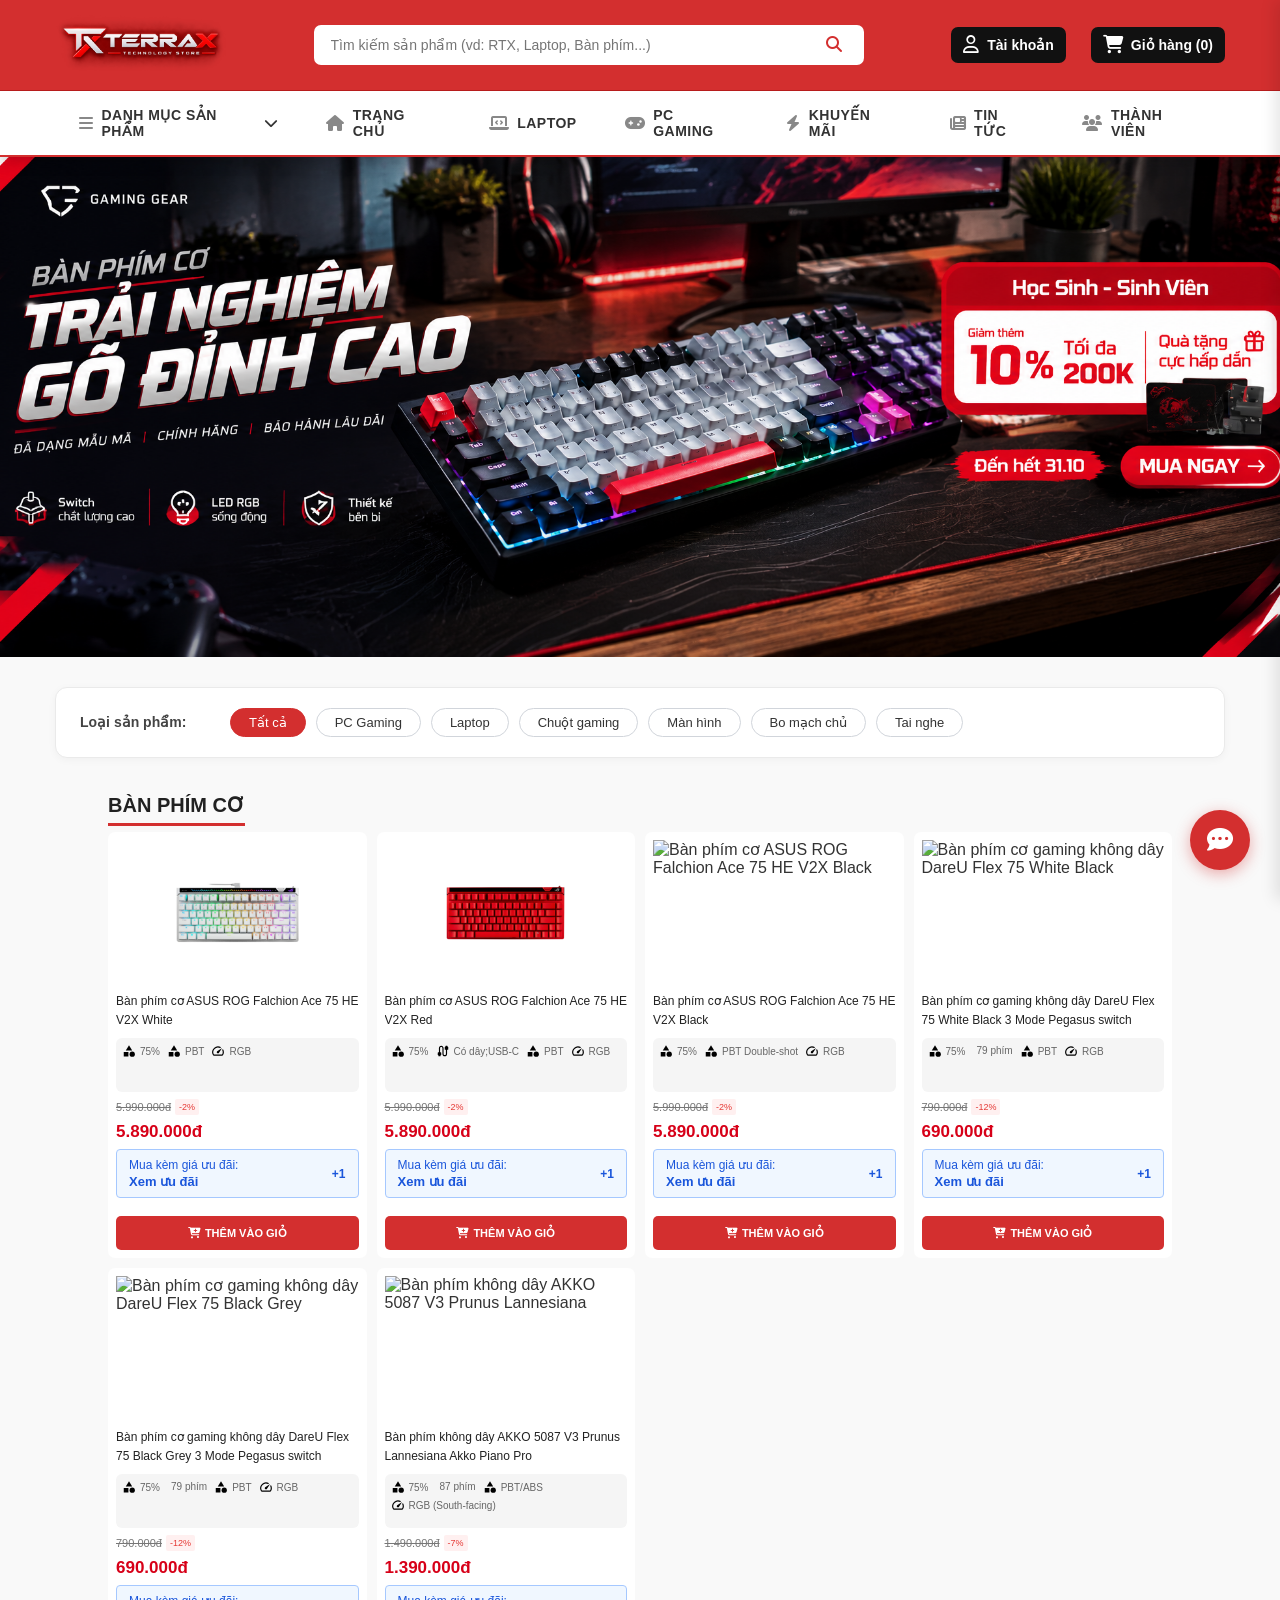
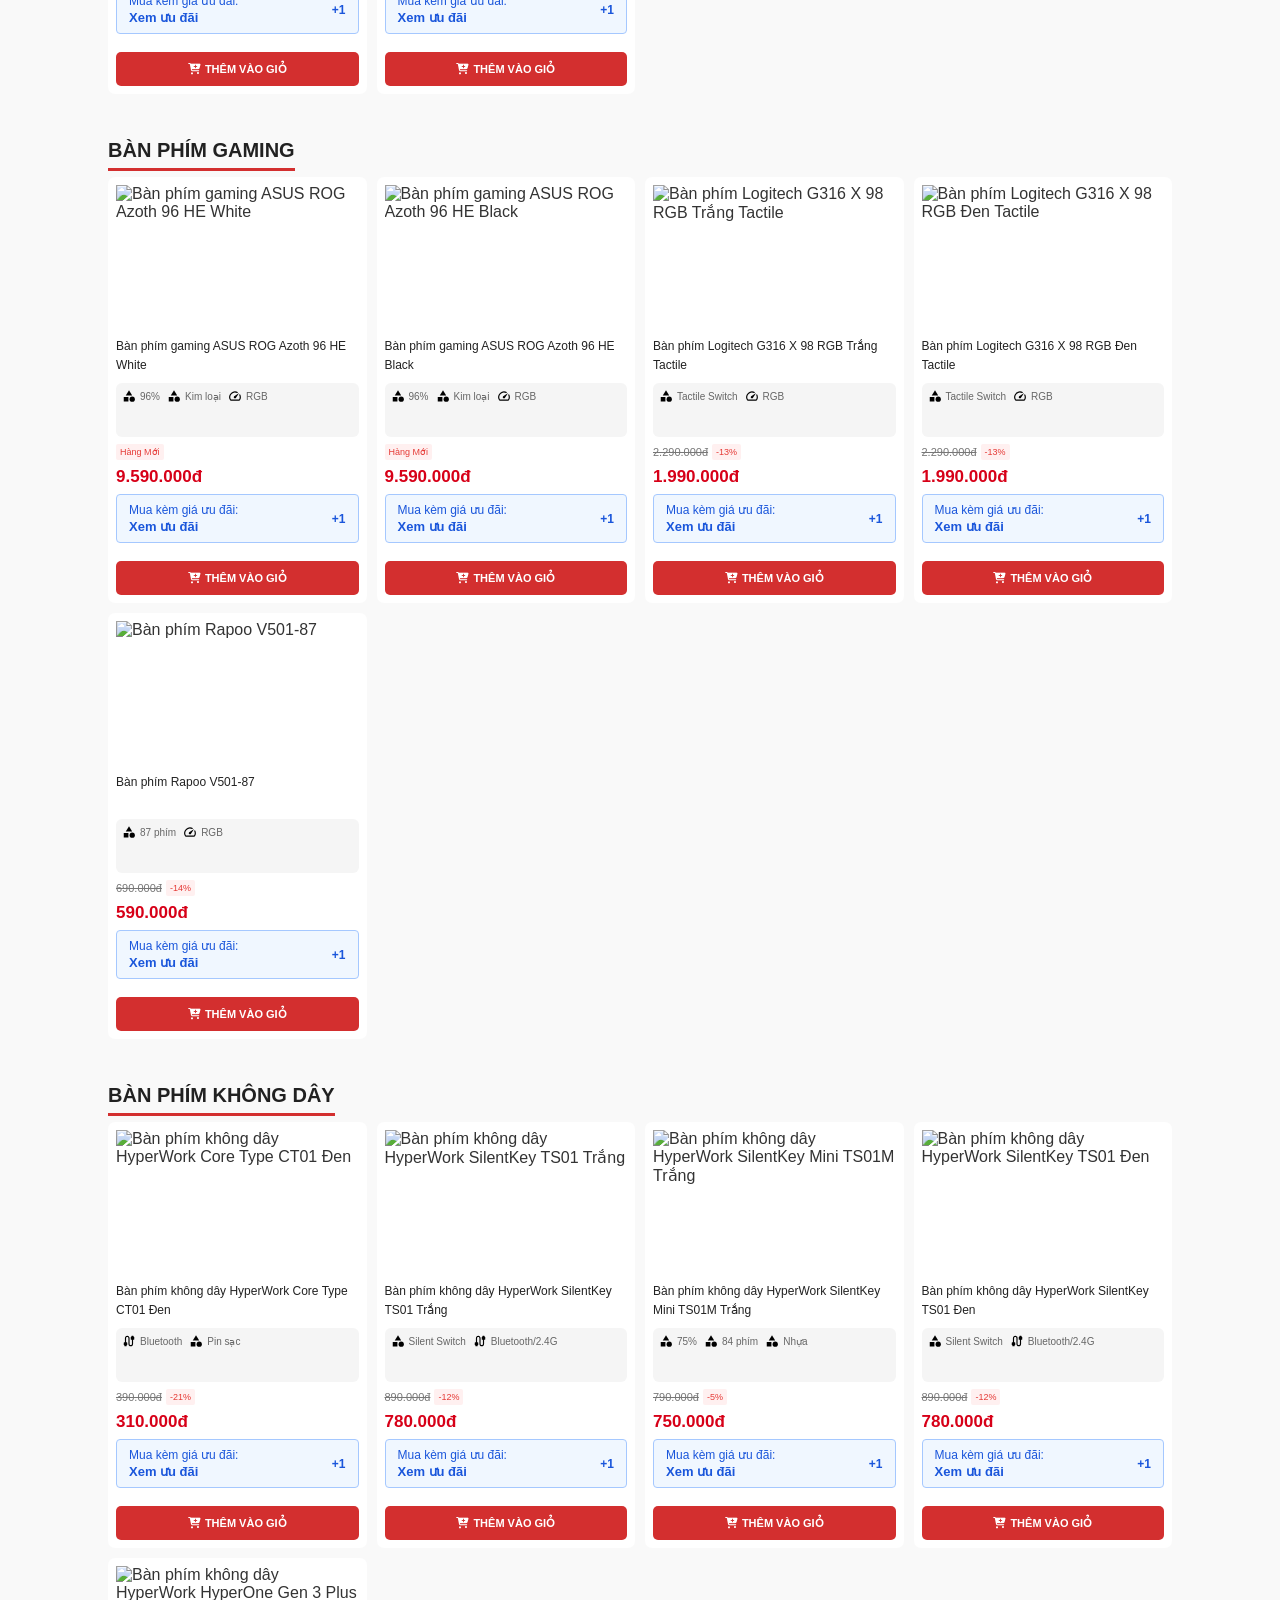
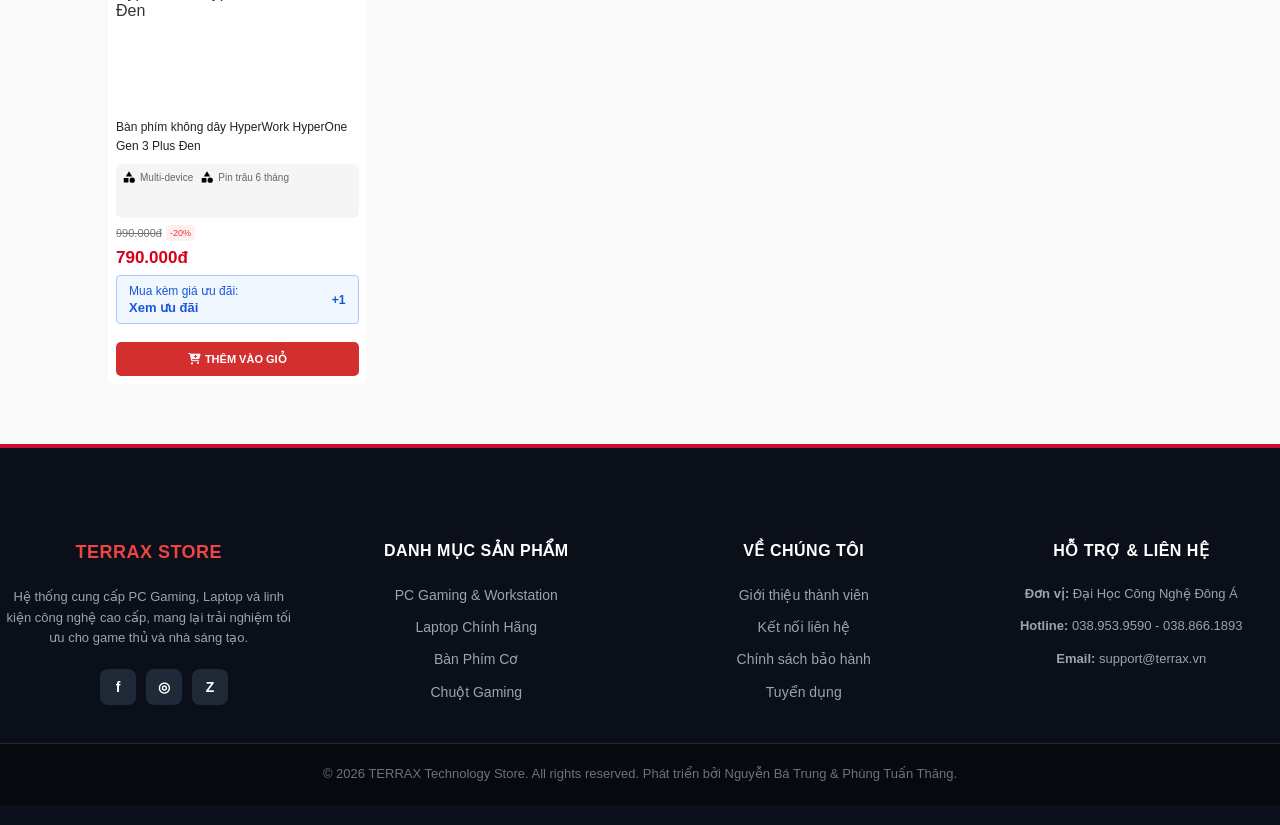
==== commit ab4527d0: "Update ban-phim.html" ====
--- a/ban-phim.html
+++ b/ban-phim.html
@@ -17,7 +17,7 @@
       <header class="phan_dau_chinh">
         <div class="khung_chua khung_phan_dau">
           <a href="index.html" class="logo_chinh">
-            <img src="Images/logo.png" alt="Logo TERRAX" />
+            <img src="images/logo.png" alt="Logo TERRAX" />
           </a>
 
           <div class="hop_tim_kiem_lon">
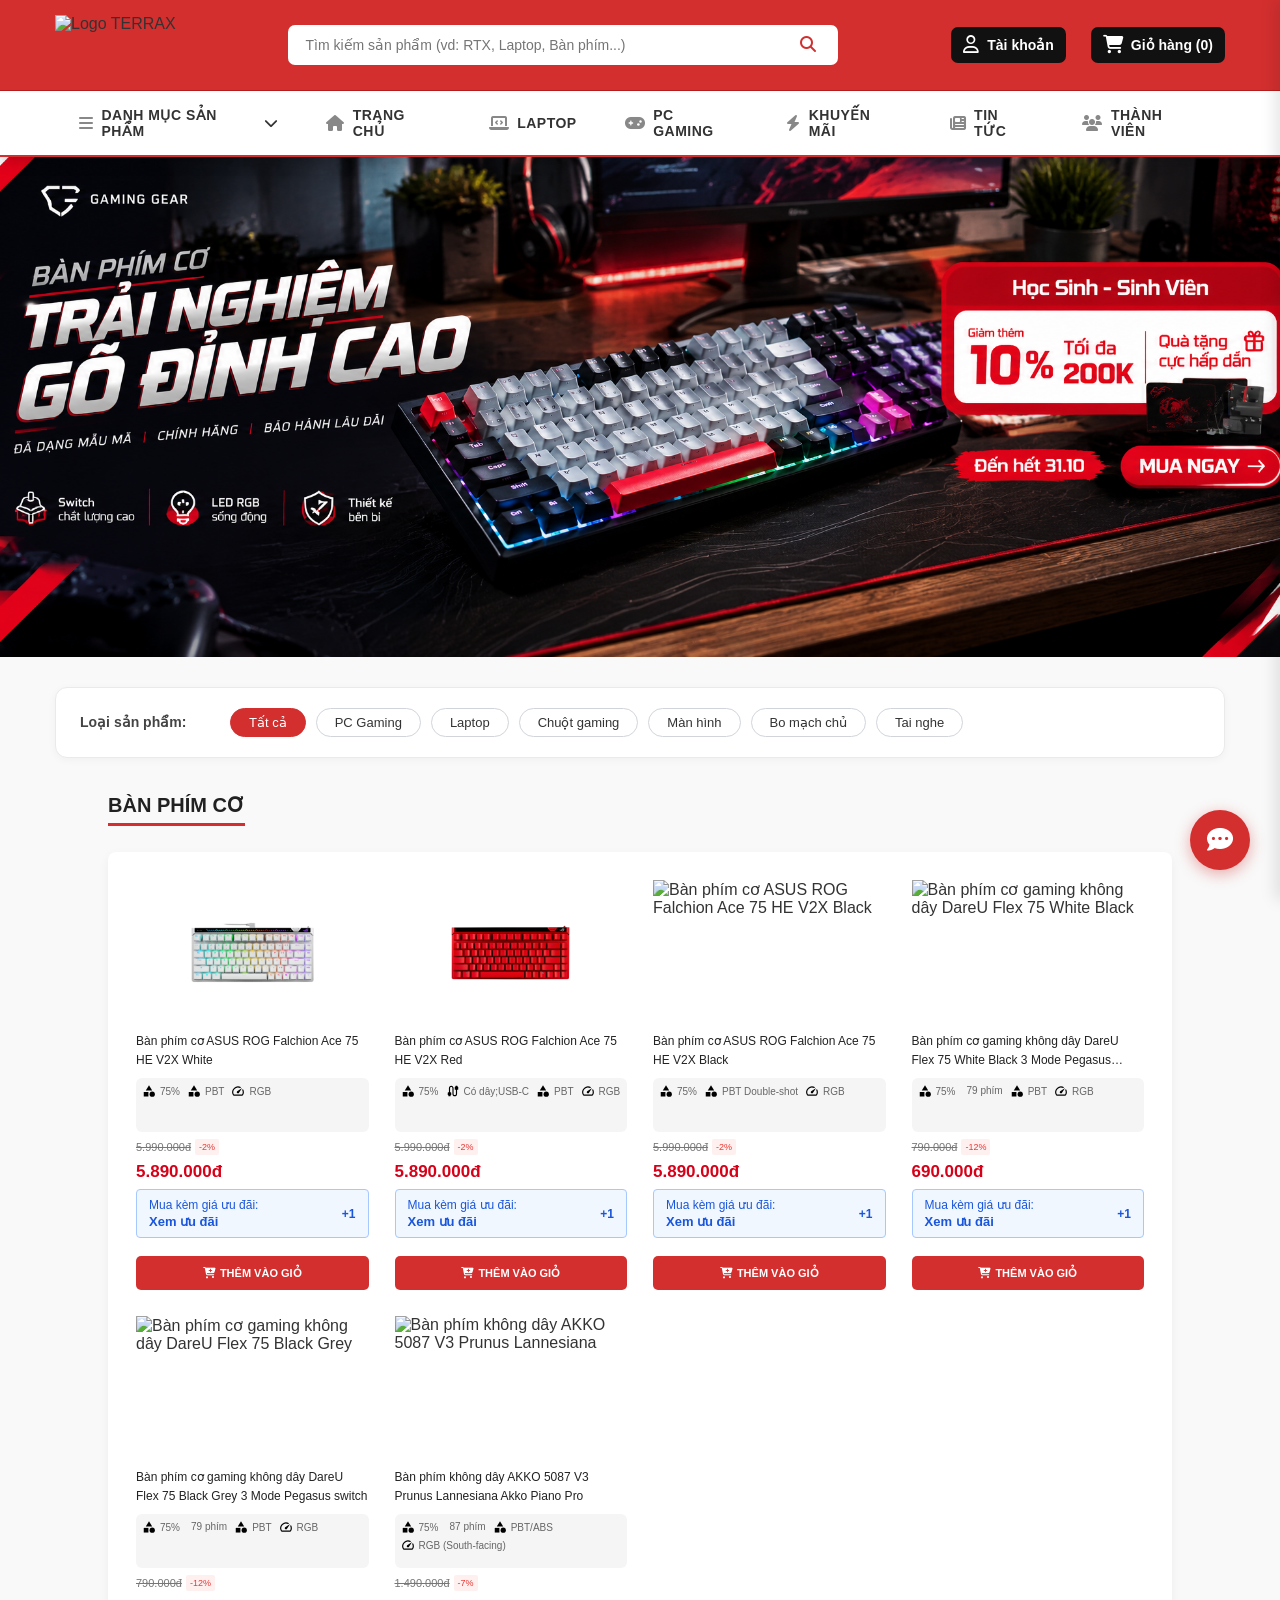
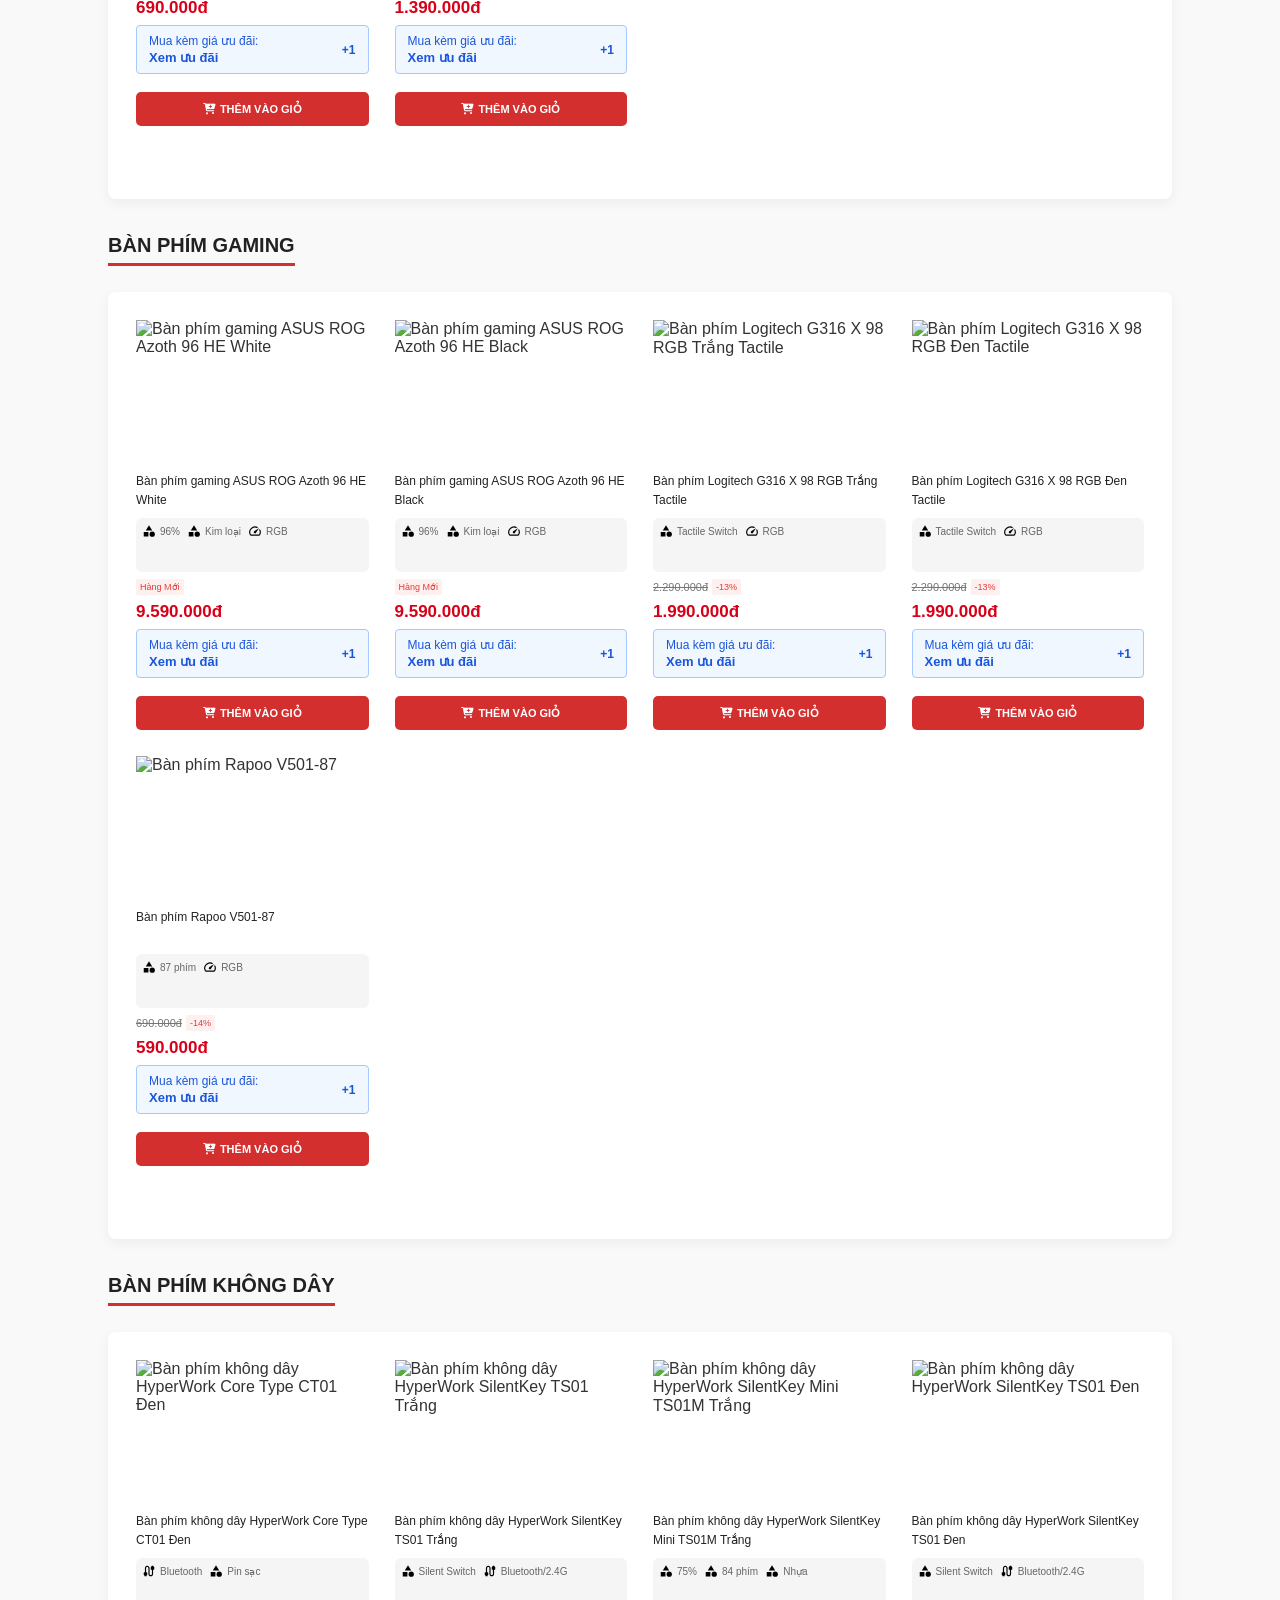
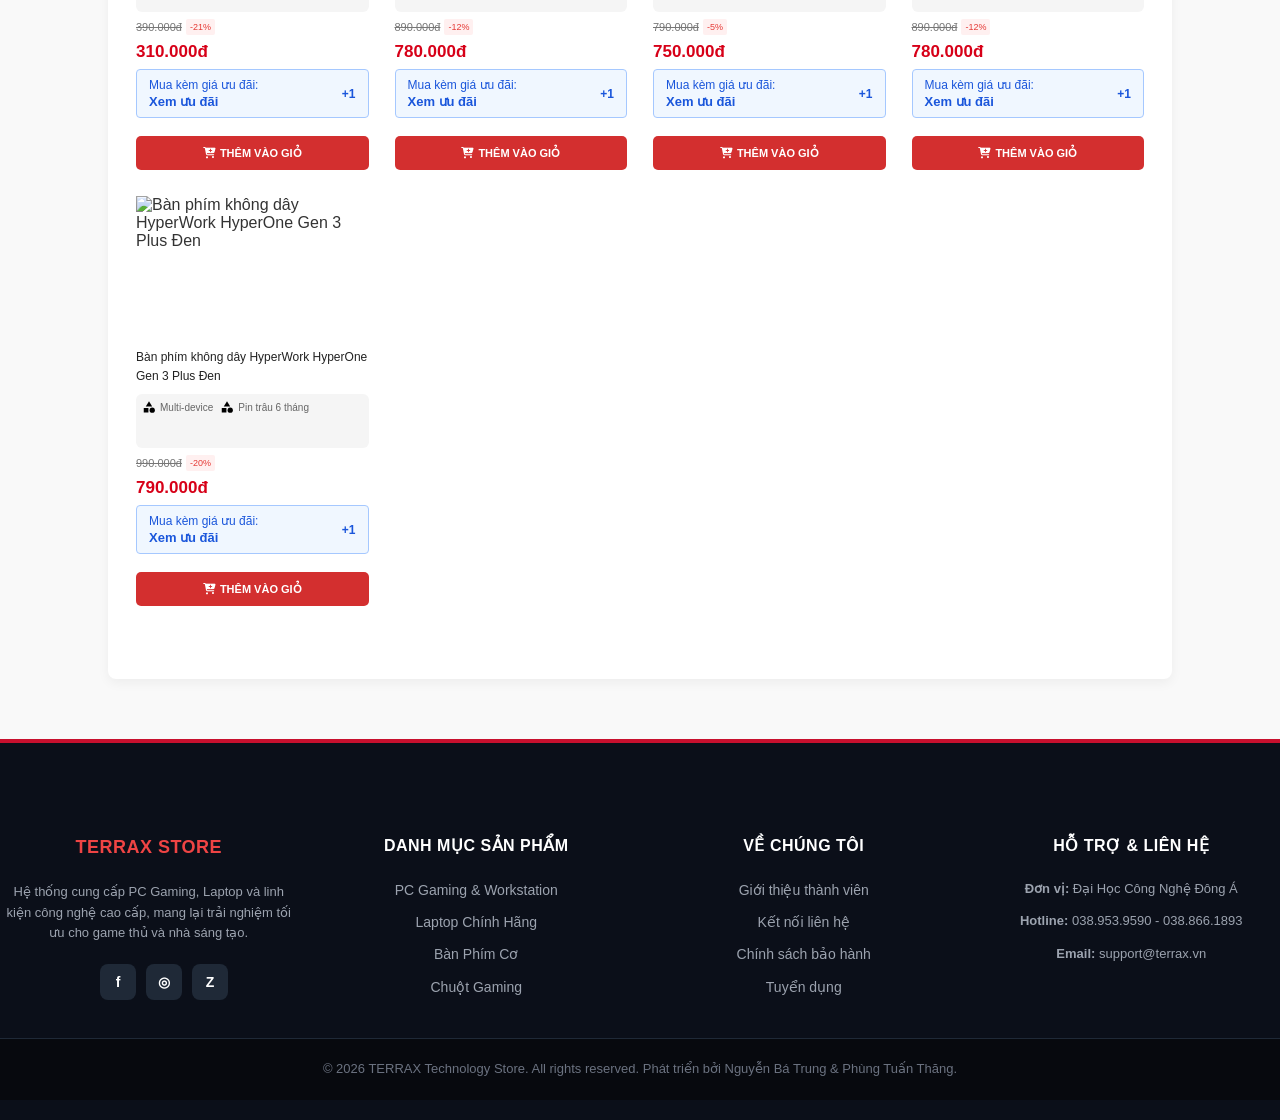
==== commit 618ceb35: "Update ban-phim.html" ====
--- a/ban-phim.html
+++ b/ban-phim.html
@@ -12,12 +12,12 @@
     <link rel="icon" href="images/svg_logo.svg" type="image/png" />
   </head>
   <body>
-    <!--      HEADER      -->
+    <!-- header -->
     <div class="dau_trang_co_dinh">
       <header class="phan_dau_chinh">
         <div class="khung_chua khung_phan_dau">
           <a href="index.html" class="logo_chinh">
-            <img src="images/logo.png" alt="Logo TERRAX" />
+            <img src="Images/logo.png" alt="Logo TERRAX" />
           </a>
 
           <div class="hop_tim_kiem_lon">
@@ -36,7 +36,7 @@
           <div class="hanh_dong_phai">
             <div
               class="muc_hanh_dong"
-              onclick="alert('Chức năng đăng nhập/tài khoản đang phát triển!')"
+              onclick="openTerraXModal()"
             >
               <i class="far fa-user"></i>
               <span>Tài khoản</span>
@@ -49,7 +49,7 @@
           </div>
         </div>
       </header>
-      <!--THANH ĐIỀU HƯỚNG-->
+      <!-- thanh điều hướng -->
       <nav class="thanh_dieu_huong">
         <div class="khung_chua khung_dieu_huong">
           <div class="muc_menu co_menu_con">
@@ -104,7 +104,7 @@
       id="#flash_sale"
       style="background-image: url(images/banner-banphim1.png)"
     ></section>
-    <!--  DANH MỤC DẠNG THẺ PILL  -->
+    <!-- danh mục dạng thẻ pill -->
     <section class="khung_chua" style="margin-top: 30px">
       <div class="khung_bo_loc_danh_muc">
         <div class="dong_bo_loc">
@@ -121,11 +121,12 @@
         </div>
       </div>
     </section>
-    <!--  BÀN PHÍM CƠ  -->
+    <!-- bàn phím cơ -->
     <section class="san_pham khung_chua danh-muc-san-pham" id="ban-phim-co">
       <h2 class="tieu_de_phan">BÀN PHÍM CƠ</h2>
+      <div class="khung_trang">
       <div class="luoi_san_pham">
-        <!-- SP 41 -->
+        <!-- sp 41 -->
         <div class="the_san_pham">
           <img
             src="Images_san_pham/SP_41_B_n_ph_m_c__ASUS_ROG_Falchion_.jpg"
@@ -187,7 +188,7 @@
           </button>
         </div>
 
-        <!-- SP 42 -->
+        <!-- sp 42 -->
         <div class="the_san_pham">
           <img
             src="Images_san_pham/SP_42_B_n_ph_m_c__ASUS_ROG_Falchion_.png"
@@ -256,7 +257,7 @@
           </button>
         </div>
 
-        <!-- SP 43 -->
+        <!-- sp 43 -->
         <div class="the_san_pham">
           <img
             src="https://cdn.hstatic.net/products/200000722513/ban-phim-co-asus-rog-falchion-ace-75-he-v2x-black-1_109fef2d13f84841a011563e54f88a05.jpg"
@@ -318,7 +319,7 @@
           </button>
         </div>
 
-        <!-- SP 47 -->
+        <!-- sp 47 -->
         <div class="the_san_pham">
           <img
             src="https://cdn.hstatic.net/products/200000722513/-co-gaming-khong-day-dareu-flex-75-white-black-3-mode-pegasus-switch-1_ef87df7f5c394723bf512fb8ac0c72d1.jpg"
@@ -388,7 +389,7 @@
           </button>
         </div>
 
-        <!-- SP 48 -->
+        <!-- sp 48 -->
         <div class="the_san_pham">
           <img
             src="https://cdn.hstatic.net/products/200000722513/m-co-gaming-khong-day-dareu-flex-75-black-grey-3-mode-pegasus-switch-1_944a72db55ce4f5db4a6320fbb9bcb3b.jpg"
@@ -458,7 +459,7 @@
           </button>
         </div>
 
-        <!-- SP 60 -->
+        <!-- sp 60 -->
         <div class="the_san_pham">
           <img
             src="https://cdn.hstatic.net/products/200000722513/2562345345_afbd959e034f47f1abb60ee56acd7e42.png"
@@ -527,13 +528,15 @@
           </button>
         </div>
       </div>
+      </div>
     </section>
 
-    <!--  BÀN PHÍM GAMING  -->
+    <!-- bàn phím gaming -->
     <section class="san_pham khung_chua danh-muc-san-pham" id="ban-phim-gaming">
       <h2 class="tieu_de_phan">BÀN PHÍM GAMING</h2>
+      <div class="khung_trang">
       <div class="luoi_san_pham">
-        <!-- SP 49 -->
+        <!-- sp 49 -->
         <div class="the_san_pham">
           <img
             src="https://cdn.hstatic.net/products/200000722513/ban-phim-gaming-asus-rog-azoth-96-he-white-1_a55dfa663d2c4919ac0c08f9cc18d36c.jpg"
@@ -594,7 +597,7 @@
           </button>
         </div>
 
-        <!-- SP 50 -->
+        <!-- sp 50 -->
         <div class="the_san_pham">
           <img
             src="https://cdn.hstatic.net/products/200000722513/ban-phim-gaming-asus-rog-azoth-96-he-black-2_dd879173c9dd43caa2611bf50c9de0b9.jpg"
@@ -655,7 +658,7 @@
           </button>
         </div>
 
-        <!-- SP 51 -->
+        <!-- sp 51 -->
         <div class="the_san_pham">
           <img
             src="https://cdn.hstatic.net/products/200000722513/ban-phim-logitech-g316-x-98-rgb-trang-tactile-1_389cf1cd0b2e428fa789f31795b206dd.jpg"
@@ -714,7 +717,7 @@
           </button>
         </div>
 
-        <!-- SP 52 -->
+        <!-- sp 52 -->
         <div class="the_san_pham">
           <img
             src="https://cdn.hstatic.net/products/200000722513/ban-phim-logitech-g316-x-98-rgb-den-tactile-1_2d4976d094c94113ae3fb56c1a77a256.jpg"
@@ -773,7 +776,7 @@
           </button>
         </div>
 
-        <!-- SP 59 -->
+        <!-- sp 59 -->
         <div class="the_san_pham">
           <img
             src="https://cdn.hstatic.net/products/200000722513/ban-phim-rapoo-v501-87-1_06151fe3937d43dab56bcea730f070dd.jpg"
@@ -828,16 +831,18 @@
           </button>
         </div>
       </div>
+      </div>
     </section>
 
-    <!--BÀN PHÍM KHÔNG DÂY -->
+    <!-- bàn phím không dây -->
     <section
       class="san_pham khung_chua danh-muc-san-pham"
       id="ban-phim-khong-day"
     >
       <h2 class="tieu_de_phan">BÀN PHÍM KHÔNG DÂY</h2>
+      <div class="khung_trang">
       <div class="luoi_san_pham">
-        <!-- SP 53 -->
+        <!-- sp 53 -->
         <div class="the_san_pham">
           <img
             src="https://cdn.hstatic.net/products/200000722513/ban-phim-khong-day-hyperwork-core-type-ct01-den-1_713fe503b9f441328b1207bfb7533cb7.jpg"
@@ -894,7 +899,7 @@
           </button>
         </div>
 
-        <!-- SP 54 -->
+        <!-- sp 54 -->
         <div class="the_san_pham">
           <img
             src="https://cdn.hstatic.net/products/200000722513/ban-phim-khong-day-hyperwork-silentkey-ts01-trang-1_e4520a51587844478e73217bd9dd1467.jpg"
@@ -951,7 +956,7 @@
           </button>
         </div>
 
-        <!-- SP 55 -->
+        <!-- sp 55 -->
         <div class="the_san_pham">
           <img
             src="https://cdn.hstatic.net/products/200000722513/ban-phim-khong-day-hyperwork-silentkey-mini-ts01m-trang-1_c870283b002d4a3bbfd931de978cdf9d.jpg"
@@ -1013,7 +1018,7 @@
           </button>
         </div>
 
-        <!-- SP 56 -->
+        <!-- sp 56 -->
         <div class="the_san_pham">
           <img
             src="https://cdn.hstatic.net/products/200000722513/ban-phim-khong-day-hyperwork-silentkey-ts01-den-1_f5088747899447bc8d060270bdc49c57.jpg"
@@ -1070,7 +1075,7 @@
           </button>
         </div>
 
-        <!-- SP 57 -->
+        <!-- sp 57 -->
         <div class="the_san_pham">
           <img
             src="https://cdn.hstatic.net/products/200000722513/ban-phim-khong-day-hyperwork-hyperone-gen-3-plus-den-1_ebf4e98f5b6041788e1dee83c236eeed.jpg"
@@ -1127,9 +1132,10 @@
           </button>
         </div>
       </div>
+      </div>
     </section>
 
-    <!-- GIỎ HÀNG -->
+    <!-- giỏ hàng -->
     <div
       class="lop_phu_gio_hang"
       id="lop_phu_gio_hang_id"
@@ -1232,7 +1238,7 @@
       </div>
     </footer>
     <script src="java.js"></script>
-    <!-- CHATBOT HỖ TRỢ -->
+    <!-- chatbot hỗ trợ -->
     <button class="nut_bat_chatbot" onclick="batTatChatbot()">
       <i class="fas fa-comment-dots"></i>
     </button>
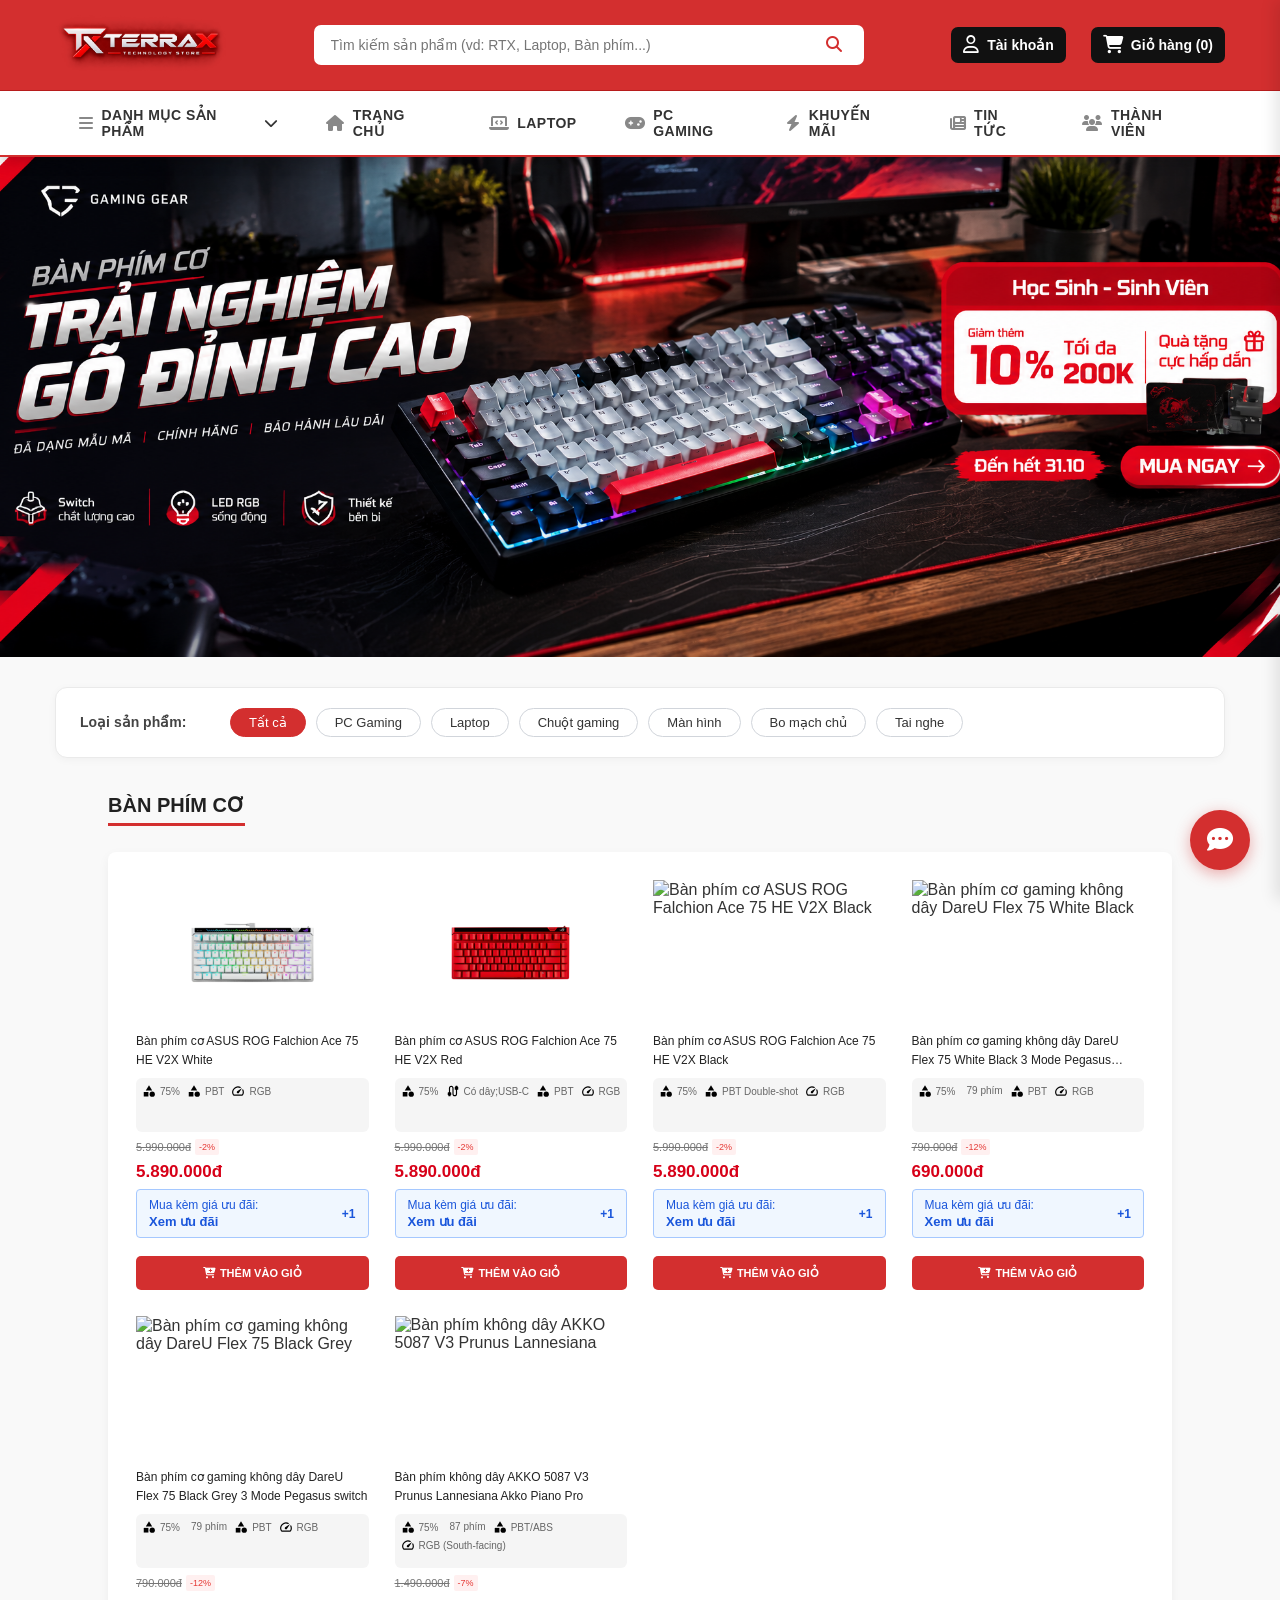
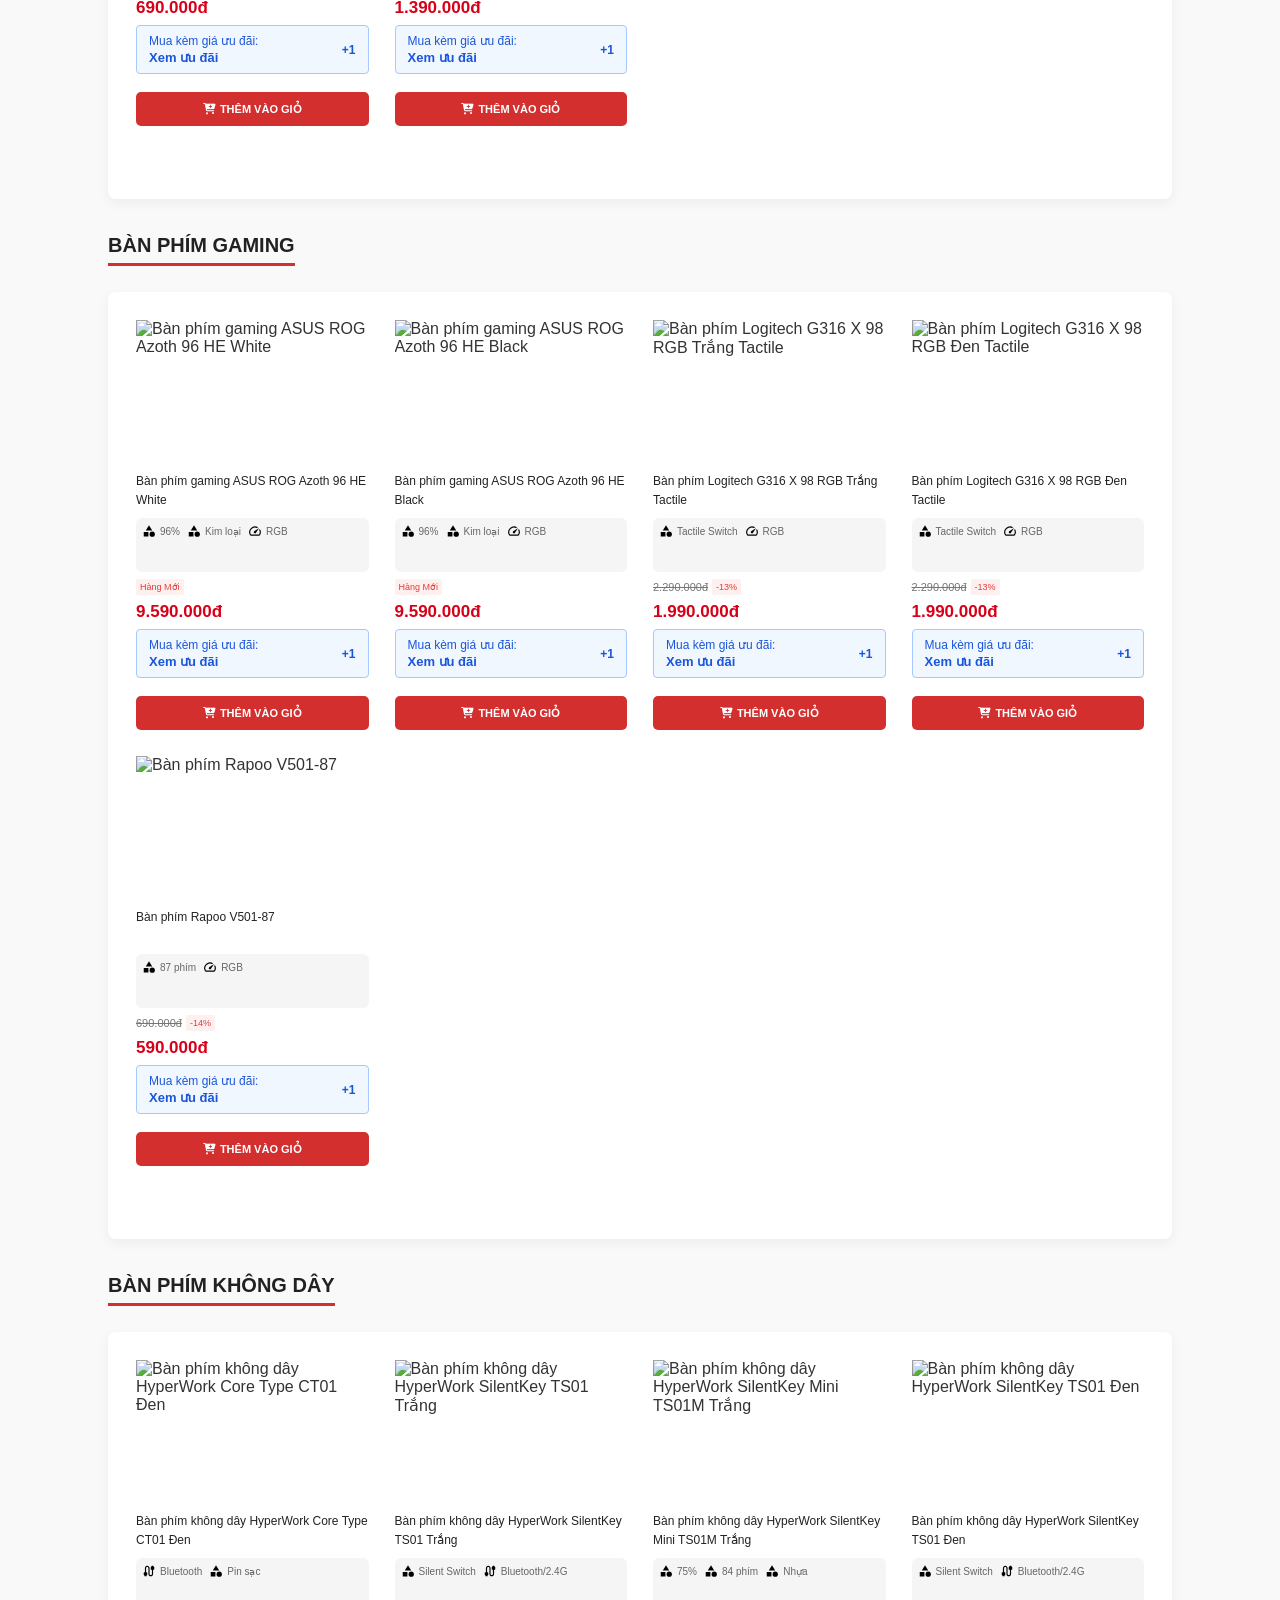
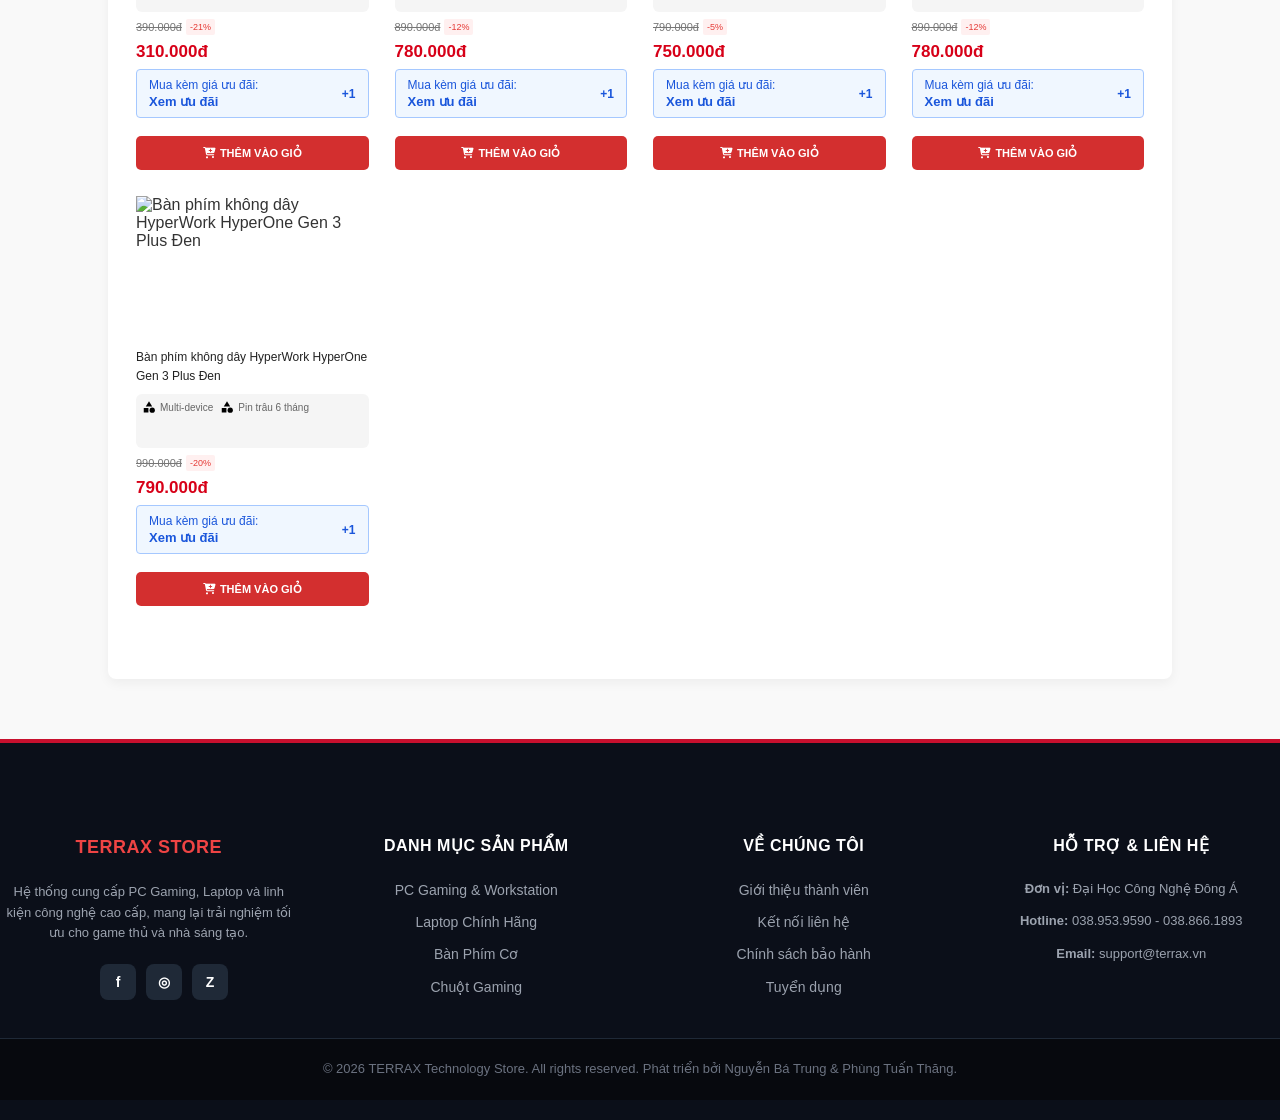
==== commit e98e0b0a: "Update ban-phim.html" ====
--- a/ban-phim.html
+++ b/ban-phim.html
@@ -17,7 +17,7 @@
       <header class="phan_dau_chinh">
         <div class="khung_chua khung_phan_dau">
           <a href="index.html" class="logo_chinh">
-            <img src="Images/logo.png" alt="Logo TERRAX" />
+            <img src="images/logo.png" alt="Logo TERRAX" />
           </a>
 
           <div class="hop_tim_kiem_lon">
--- a/style.css
+++ b/style.css
@@ -180,7 +180,7 @@
   color: #fff;
 }
 
-/*THANH ĐIỀU HƯỚNG*/
+/* thanh điều hướng */
 .thanh_dieu_huong,
 .khung_dieu_huong,
 .dau_trang_co_dinh {
@@ -226,11 +226,11 @@
   transition: all 0.3s cubic-bezier(0.175, 0.885, 0.32, 1.275);
 }
 
-/* Hiệu ứng Hover - Đổi nền, đổi màu chữ và icon phóng to nhẹ */
+/* hiệu ứng hover - đổi nền, đổi màu chữ và icon phóng to nhẹ */
 .thanh_dieu_huong a:hover,
 .thanh_dieu_huong .muc_menu:hover {
   color: var(--mau_chinh);
-  background: #fff5f5; /* Nền đỏ siêu nhạt sang trọng */
+  background: #fff5f5; /* nền đỏ siêu nhạt sang trọng */
 }
 
 .thanh_dieu_huong a:hover i,
@@ -245,12 +245,12 @@
   background: #fff5f5;
 }
 
-/* Hiệu ứng gạch chân chạy ra từ giữa */
+/* hiệu ứng gạch chân chạy ra từ giữa */
 .thanh_dieu_huong .lien_ket_menu::after {
   content: "";
   position: absolute;
   left: 0;
-  bottom: -2px; /* Đè vừa đúng lên viền đỏ của menu */
+  bottom: -2px; /* đè vừa đúng lên viền đỏ của menu */
   width: 100%;
   height: 3px;
   background: var(--mau_chinh);
@@ -264,7 +264,7 @@
   transform: scaleX(1);
 }
 
-/* MENU CON        */
+/* menu con */
 .co_menu_con {
   position: relative;
 }
@@ -273,7 +273,7 @@
   visibility: hidden;
   opacity: 0;
   position: absolute;
-  top: 120%; /* Nằm thấp hơn để tạo hiệu ứng trượt lên */
+  top: 120%; /* nằm thấp hơn để tạo hiệu ứng trượt lên */
   left: 0;
   min-width: 260px;
   background: #fff;
@@ -318,7 +318,7 @@
   text-align: center;
 }
 
-/* Hover trong menu con (đẩy chữ chạy sang phải tạo chiều sâu) */
+/* hover trong menu con (đẩy chữ chạy sang phải tạo chiều sâu) */
 .noi_dung_menu_con a:hover {
   background-color: #f3f4f6;
   color: #ef4444 !important;
@@ -327,9 +327,7 @@
 .noi_dung_menu_con a:hover i {
   color: var(--mau_chinh) !important;
 }
-/*                    
-   KHUNG KẾT QUẢ TÌM KIẾM
-                       */
+/* khung kết quả tìm kiếm */
 
 #ket_qua_tim_kiem {
   position: absolute !important;
@@ -385,7 +383,7 @@
   white-space: nowrap;
 }
 
-/* BANNER CHÍNH*/
+/* banner chính */
 
 .bang_chuyen_anh {
   position: relative;
@@ -403,7 +401,7 @@
   transition: transform 0.4s ease;
 }
 
-/*  DANH MỤC / BỘ LỌC DẠNG THẺ PILL */
+/* danh mục / bộ lọc dạng thẻ pill */
 
 .khung_bo_loc_danh_muc {
   background: #fff;
@@ -563,7 +561,7 @@
   text-decoration: none;
 }
 
-/* Khung banner trống */
+/* khung banner trống */
 .magazine_banner_trong {
   position: relative;
   border-radius: 10px;
@@ -595,7 +593,7 @@
   gap: 10px;
 }
 
-/*  KHU VỰC SẢN PHẨM & CARD NHỎ GỌN */
+/* khu vực sản phẩm & card nhỏ gọn */
 
 .san_pham {
   width: 100%;
@@ -773,8 +771,7 @@
 .the_san_pham .nut_them_gio_card.nut_da_them {
   background: #28a745 !important;
 }
-/*                    
-   NÚT "THÊM VÀO GIỎ" - ĐỒNG BỘ TẤT CẢ CARD SẢN PHẨM*/
+/* nút "thêm vào giỏ" - đồng bộ tất cả card sản phẩm */
 
 .the_san_pham .nut_bam.nut_day {
   width: 100% !important;
@@ -808,13 +805,13 @@
   box-sizing: border-box !important;
   cursor: pointer !important;
 }
-/* Icon giỏ hàng */
+/* icon giỏ hàng */
 .the_san_pham .nut_bam.nut_day i {
   font-size: 11px !important;
   line-height: 16px !important;
   margin: 0 !important;
 }
-/* Hover */
+/* hover */
 .the_san_pham .nut_bam.nut_day:hover {
   background: var(--mau_phu) !important;
   color: #fff !important;
@@ -822,14 +819,12 @@
   transform: translateY(-1px);
 }
 
-/* Khi đã thêm vào giỏ */
+/* khi đã thêm vào giỏ */
 .the_san_pham .nut_bam.nut_day.nut_da_them {
   background: #28a745 !important;
 }
 
-/*                    
-   "MUA KÈM GIÁ ƯU ĐÃI"
-   KẾT HỢP VỚI LƯỚI SẢN PHẨM */
+/* "mua kèm giá ưu đãi" kết hợp với lưới sản phẩm */
 .the_san_pham:hover {
   z-index: 100;
 }
@@ -953,14 +948,14 @@
   margin-bottom: 8px;
 }
 
-/* Nội dung ưu đãi */
+/* nội dung ưu đãi */
 .km_text {
   color: #333;
   font-size: 13px;
   line-height: 1.4;
 }
 
-/* GIỎ HÀNG SIDEBAR */
+/* giỏ hàng sidebar */
 
 .lop_phu_gio_hang {
   position: fixed;
@@ -969,7 +964,7 @@
   width: 100%;
   height: 100%;
   background: rgba(0, 0, 0, 0.6);
-  z-index: 9999980 !important; /* Tăng độ ưu tiên lớp phủ */
+  z-index: 9999980 !important; /* tăng độ ưu tiên lớp phủ */
   display: none;
 }
 
@@ -980,7 +975,7 @@
   width: 450px;
   height: 100%;
   background: #fff;
-  z-index: 9999999 !important; /* Đặt cao hơn header để đè lên trên cùng */
+  z-index: 9999999 !important; /* đặt cao hơn header để đè lên trên cùng */
   box-shadow: -5px 0 15px rgba(0, 0, 0, 0.1);
   transition: right 0.3s ease;
   display: flex;
@@ -1118,7 +1113,7 @@
   font-size: 18px;
 }
 
-/*   FOOTER  */
+/* footer */
 
 .phan_cuoi {
   margin-top: 40px;
@@ -1130,7 +1125,7 @@
   font-size: 14px;
 }
 
-/*  MOBILE*/
+/* mobile */
 
 @media (max-width: 1100px) {
   .bo_cuc_magazine {
@@ -1200,7 +1195,7 @@
     right: -100%;
   }
 }
-/* BANNER GIỮA TRANG */
+/* banner giữa trang */
 
 .khung_banner_giua {
   display: block;
@@ -1230,13 +1225,13 @@
   transform: scale(1.02);
 }
 
-/* Responsive cho điện thoại */
+/* responsive cho điện thoại */
 @media (max-width: 768px) {
   .anh_banner_giua {
     height: 120px;
   }
 }
-/*   CHATBOT HỖ TRỢ KHÁCH HÀNG */
+/* chatbot hỗ trợ khách hàng */
 .nut_bat_chatbot {
   position: fixed;
   bottom: 30px;
@@ -1453,7 +1448,7 @@
   transform: translateY(-3px);
 }
 
-/* footer  */
+/* footer */
 .ban_quyen {
   background: #07090e;
   padding: 20px 0;
@@ -1463,7 +1458,7 @@
   color: #6b7280;
 }
 
-/* tương thích thiết bị di động*/
+/* tương thích thiết bị di động */
 @media (max-width: 950px) {
   .noi_dung_footer {
     grid-template-columns: repeat(2, 1fr);
@@ -1477,3 +1472,277 @@
     gap: 30px;
   }
 }
+
+/* đăng nhập dùng chung trên các trang cửa hàng */
+.tx-modal-overlay {
+  display: none;
+  position: fixed;
+  inset: 0;
+  z-index: 1000001;
+  align-items: center;
+  justify-content: center;
+  overflow-y: auto;
+  padding: 20px;
+  background: rgba(0, 0, 0, 0.75);
+  -webkit-backdrop-filter: blur(4px);
+  backdrop-filter: blur(4px);
+}
+
+.tx-modal-box {
+  position: relative;
+  width: 100%;
+  max-width: 440px;
+  max-height: calc(100vh - 40px);
+  overflow-y: auto;
+  padding: 32px;
+  border: 1px solid rgba(255, 42, 77, 0.3);
+  border-radius: 16px;
+  background: #121214;
+  box-shadow: 0 0 40px rgba(255, 42, 77, 0.15);
+  color: #fff;
+}
+
+.tx-close-btn {
+  position: absolute;
+  top: 16px;
+  right: 16px;
+  display: flex;
+  width: 32px;
+  height: 32px;
+  align-items: center;
+  justify-content: center;
+  border: 0;
+  border-radius: 50%;
+  background: #1e1e24;
+  color: #9ca3af;
+  font-size: 20px;
+  cursor: pointer;
+}
+
+.tx-close-btn:hover {
+  background: #2a2a32;
+  color: #fff;
+}
+
+.tx-logo-area {
+  margin-bottom: 20px;
+  text-align: center;
+}
+
+.tx-logo-text {
+  display: block;
+  color: #fff;
+  font-size: 24px;
+  font-weight: 900;
+  letter-spacing: 1px;
+}
+
+.tx-red,
+.tx-forgot-link,
+.tx-red-link {
+  color: #ff2a4d;
+}
+
+.tx-sub-logo {
+  display: block;
+  margin-top: 2px;
+  color: #ff2a4d;
+  font-size: 9px;
+  font-weight: 600;
+  letter-spacing: 2.5px;
+}
+
+.tx-title {
+  margin: 16px 0 4px;
+  color: #fff;
+  font-size: 20px;
+  font-weight: bold;
+}
+
+.tx-desc {
+  margin: 0;
+  color: #9ca3af;
+  font-size: 12px;
+}
+
+#loginErrorMsg {
+  margin-bottom: 16px;
+  padding: 10px 14px;
+  border: 1px solid rgba(255, 42, 77, 0.4);
+  border-radius: 10px;
+  background: rgba(255, 42, 77, 0.1);
+  color: #ff2a4d;
+  font-size: 13px;
+  font-weight: 500;
+  text-align: center;
+}
+
+.tx-input-group {
+  position: relative;
+  margin-bottom: 16px;
+}
+
+.tx-input-icon {
+  position: absolute;
+  top: 50%;
+  left: 16px;
+  transform: translateY(-50%);
+  color: #9ca3af;
+  font-size: 14px;
+}
+
+.tx-input {
+  width: 100%;
+  padding: 12px 16px 12px 44px;
+  border: 1px solid #2a2a30;
+  border-radius: 12px;
+  outline: none;
+  background: #18181c;
+  color: #fff;
+  font-size: 14px;
+  transition: border-color 0.2s;
+}
+
+.tx-input:focus {
+  border-color: #ff2a4d;
+}
+
+.tx-eye-btn {
+  position: absolute;
+  top: 50%;
+  right: 16px;
+  transform: translateY(-50%);
+  border: 0;
+  background: none;
+  color: #9ca3af;
+  font-size: 14px;
+  cursor: pointer;
+}
+
+.tx-eye-btn:hover {
+  color: #fff;
+}
+
+.tx-remember-row {
+  display: flex;
+  align-items: center;
+  justify-content: space-between;
+  margin-bottom: 24px;
+  font-size: 12px;
+}
+
+.tx-checkbox-label {
+  display: flex;
+  align-items: center;
+  gap: 8px;
+  color: #d1d5db;
+  cursor: pointer;
+}
+
+.tx-checkbox {
+  width: 16px;
+  height: 16px;
+  accent-color: #ff2a4d;
+}
+
+.tx-forgot-link,
+.tx-red-link {
+  font-weight: 600;
+  text-decoration: none;
+}
+
+.tx-forgot-link:hover,
+.tx-red-link:hover {
+  text-decoration: underline;
+}
+
+.tx-submit-btn {
+  width: 100%;
+  padding: 12px;
+  border: 0;
+  border-radius: 12px;
+  background: #ff2a4d;
+  box-shadow: 0 4px 20px rgba(255, 42, 77, 0.3);
+  color: #fff;
+  font-size: 14px;
+  font-weight: 600;
+  cursor: pointer;
+  transition:
+    background 0.2s,
+    box-shadow 0.2s;
+}
+
+.tx-submit-btn:hover {
+  background: #e02443;
+}
+
+.tx-divider {
+  position: relative;
+  margin: 24px 0;
+  border-top: 1px solid #2a2a30;
+  text-align: center;
+}
+
+.tx-divider span {
+  position: relative;
+  top: -10px;
+  padding: 0 12px;
+  background: #121214;
+  color: #6b7280;
+  font-size: 10px;
+  font-weight: 600;
+  letter-spacing: 1px;
+}
+
+.tx-social-grid {
+  display: grid;
+  grid-template-columns: 1fr 1fr;
+  gap: 12px;
+  margin-bottom: 24px;
+}
+
+.tx-social-btn {
+  display: flex;
+  align-items: center;
+  justify-content: center;
+  gap: 8px;
+  padding: 10px;
+  border: 1px solid #2a2a30;
+  border-radius: 12px;
+  background: #18181c;
+  color: #d1d5db;
+  font-size: 12px;
+  font-weight: 500;
+  cursor: pointer;
+  transition: background 0.2s;
+}
+
+.tx-social-btn:hover {
+  background: #202026;
+  color: #fff;
+}
+
+.tx-social-btn .fa-facebook {
+  color: #1877f2;
+}
+
+.tx-social-btn .fa-google {
+  color: #ea4335;
+}
+
+.tx-footer-text {
+  color: #9ca3af;
+  font-size: 12px;
+  text-align: center;
+}
+
+@media (max-width: 480px) {
+  .tx-modal-overlay {
+    padding: 12px;
+  }
+
+  .tx-modal-box {
+    max-height: calc(100vh - 24px);
+    padding: 28px 20px;
+  }
+}
